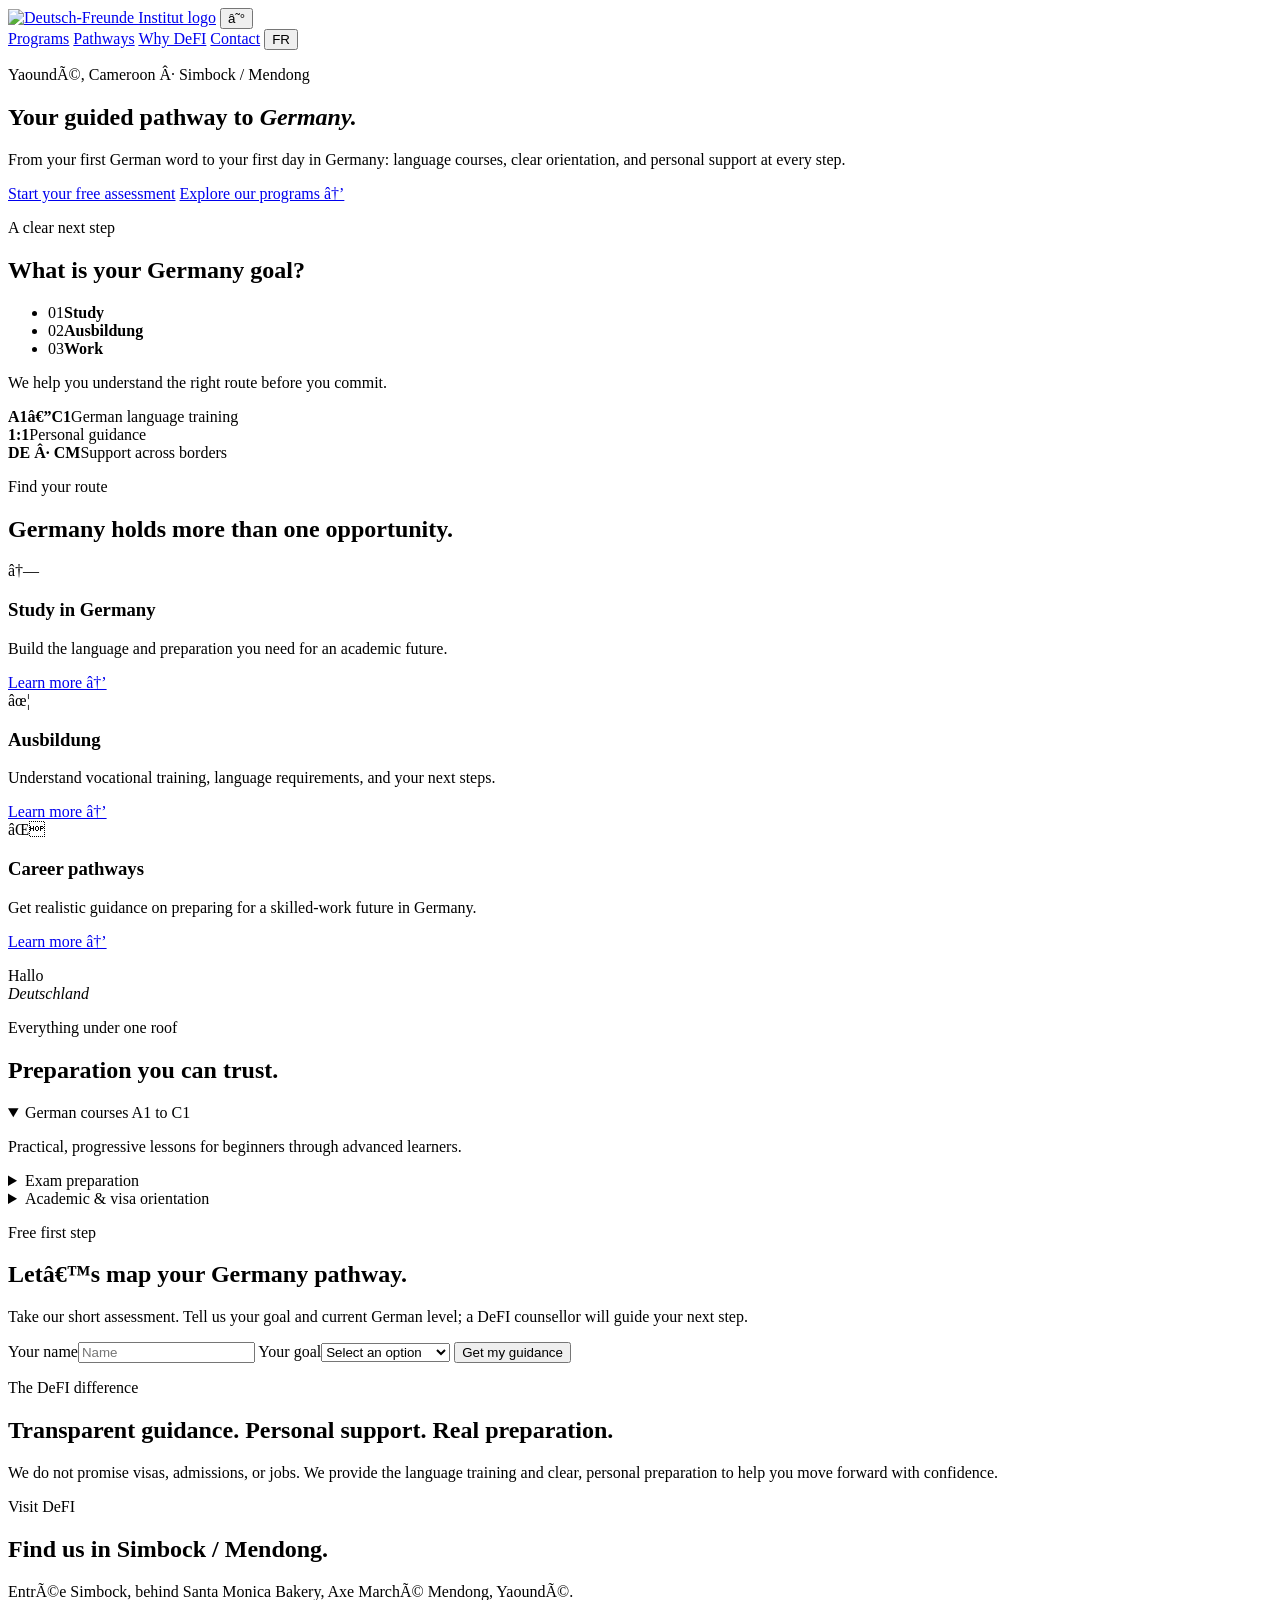
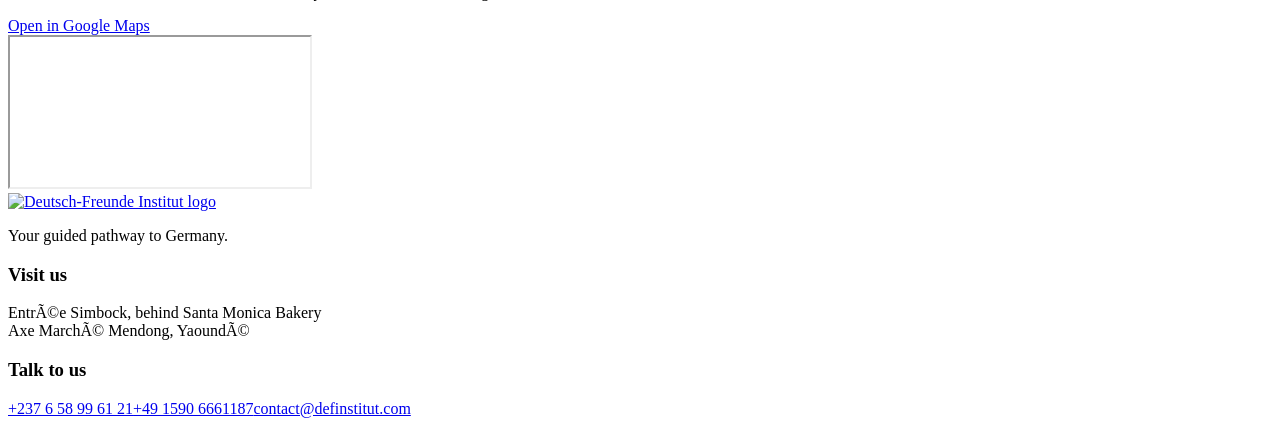
==== index.html @ 650d6f12 "Add index.html" ====
<!doctype html>
<html lang="en">
<head>
  <meta charset="UTF-8" />
  <meta name="viewport" content="width=device-width, initial-scale=1.0" />
  <meta name="description" content="Deutsch-Freunde Institut (DeFI): German courses A1â€“C1, exam preparation, academic orientation and Germany pathway guidance in YaoundÃ©, Cameroon." />
  <link rel="canonical" href="https://definstitut.com/" />
  <title>DeFI | Your pathway to Germany</title>
  <link rel="preconnect" href="https://fonts.googleapis.com" />
  <link rel="preconnect" href="https://fonts.gstatic.com" crossorigin />
  <link href="https://fonts.googleapis.com/css2?family=DM+Sans:wght@400;500;600;700&family=Playfair+Display:wght@600;700&display=swap" rel="stylesheet" />
  <link rel="stylesheet" href="styles.css" />
</head>
<body>
  <header class="site-header">
    <a class="brand brand-logo" href="index.html" aria-label="DeFI home"><img src="Capture.PNG" alt="Deutsch-Freunde Institut logo" /></a>
    <button class="menu-button" aria-label="Open navigation" aria-expanded="false">â˜°</button>
    <nav class="nav-links">
      <a href="programs.html" data-en="Programs" data-fr="Programmes">Programs</a>
      <a href="pathways.html" data-en="Pathways" data-fr="Parcours">Pathways</a>
      <a href="about.html" data-en="Why DeFI" data-fr="Pourquoi DeFI">Why DeFI</a>
      <a href="contact.html" data-en="Contact" data-fr="Contact">Contact</a>
      <button class="language-toggle" type="button" aria-label="Switch language">FR</button>
    </nav>
  </header>

  <main id="home">
    <section class="hero">
      <div class="hero-copy">
        <p class="eyebrow" data-en="YaoundÃ©, Cameroon Â· Simbock / Mendong" data-fr="YaoundÃ©, Cameroun Â· Simbock / Mendong">YaoundÃ©, Cameroon Â· Simbock / Mendong</p>
        <h1 data-en="Your guided pathway to <em>Germany.</em>" data-fr="Votre parcours accompagnÃ© vers <em>lâ€™Allemagne.</em>">Your guided pathway to <em>Germany.</em></h1>
        <p class="hero-text" data-en="From your first German word to your first day in Germany: language courses, clear orientation, and personal support at every step." data-fr="De vos premiers mots en allemand Ã  vos premiers jours en Allemagne : cours de langue, orientation claire et accompagnement personnel Ã  chaque Ã©tape.">From your first German word to your first day in Germany: language courses, clear orientation, and personal support at every step.</p>
        <div class="hero-actions">
          <a class="button button-primary" href="#assessment" data-en="Start your free assessment" data-fr="Commencer mon Ã©valuation gratuite">Start your free assessment</a>
          <a class="text-link" href="programs.html" data-en="Explore our programs â†’" data-fr="DÃ©couvrir nos programmes â†’">Explore our programs â†’</a>
        </div>
      </div>
      <aside class="hero-card">
        <p class="card-label" data-en="A clear next step" data-fr="Une prochaine Ã©tape claire">A clear next step</p>
        <h2 data-en="What is your Germany goal?" data-fr="Quel est votre objectif en Allemagne ?">What is your Germany goal?</h2>
        <ul>
          <li><span>01</span><b data-en="Study" data-fr="Ã‰tudes">Study</b></li>
          <li><span>02</span><b>Ausbildung</b></li>
          <li><span>03</span><b data-en="Work" data-fr="Travail">Work</b></li>
        </ul>
        <p data-en="We help you understand the right route before you commit." data-fr="Nous vous aidons Ã  comprendre le bon parcours avant de vous engager.">We help you understand the right route before you commit.</p>
      </aside>
    </section>

    <section class="trust-strip" aria-label="DeFI highlights">
      <div><strong>A1â€”C1</strong><span data-en="German language training" data-fr="Formation en langue allemande">German language training</span></div>
      <div><strong>1:1</strong><span data-en="Personal guidance" data-fr="Accompagnement personnalisÃ©">Personal guidance</span></div>
      <div><strong>DE Â· CM</strong><span data-en="Support across borders" data-fr="Soutien entre deux pays">Support across borders</span></div>
    </section>

    <section class="section pathways" id="pathways">
      <div class="section-heading">
        <p class="eyebrow" data-en="Find your route" data-fr="Trouvez votre voie">Find your route</p>
        <h2 data-en="Germany holds more than one opportunity." data-fr="Lâ€™Allemagne offre plus dâ€™une opportunitÃ©.">Germany holds more than one opportunity.</h2>
      </div>
      <div class="pathway-grid">
        <article><div class="icon">â†—</div><h3 data-en="Study in Germany" data-fr="Ã‰tudier en Allemagne">Study in Germany</h3><p data-en="Build the language and preparation you need for an academic future." data-fr="Construisez les compÃ©tences linguistiques et la prÃ©paration nÃ©cessaires Ã  votre projet acadÃ©mique.">Build the language and preparation you need for an academic future.</p><a class="card-link" href="study-in-germany.html">Learn more â†’</a></article>
        <article><div class="icon">âœ¦</div><h3>Ausbildung</h3><p data-en="Understand vocational training, language requirements, and your next steps." data-fr="Comprenez la formation professionnelle, les niveaux de langue requis et vos prochaines Ã©tapes.">Understand vocational training, language requirements, and your next steps.</p><a class="card-link" href="ausbildung.html">Learn more â†’</a></article>
        <article><div class="icon">âŒ</div><h3 data-en="Career pathways" data-fr="Parcours professionnels">Career pathways</h3><p data-en="Get realistic guidance on preparing for a skilled-work future in Germany." data-fr="Recevez des conseils rÃ©alistes pour prÃ©parer votre avenir professionnel en Allemagne.">Get realistic guidance on preparing for a skilled-work future in Germany.</p><a class="card-link" href="work-in-germany.html">Learn more â†’</a></article>
      </div>
    </section>

    <section class="section services-section" id="services">
      <div class="services-art"><p>Hallo<br><i>Deutschland</i></p></div>
      <div class="services-copy">
        <p class="eyebrow" data-en="Everything under one roof" data-fr="Tout sous un mÃªme toit">Everything under one roof</p>
        <h2 data-en="Preparation you can trust." data-fr="Une prÃ©paration en toute confiance.">Preparation you can trust.</h2>
        <div class="service-list">
          <details open><summary data-en="German courses A1 to C1" data-fr="Cours dâ€™allemand A1 Ã  C1">German courses A1 to C1</summary><p data-en="Practical, progressive lessons for beginners through advanced learners." data-fr="Des cours pratiques et progressifs, du niveau dÃ©butant Ã  avancÃ©.">Practical, progressive lessons for beginners through advanced learners.</p></details>
          <details><summary data-en="Exam preparation" data-fr="PrÃ©paration aux examens">Exam preparation</summary><p data-en="Build confidence with focused practice and guidance for your German exam." data-fr="Gagnez en confiance grÃ¢ce Ã  une pratique ciblÃ©e et un accompagnement pour votre examen dâ€™allemand.">Build confidence with focused practice and guidance for your German exam.</p></details>
          <details><summary data-en="Academic & visa orientation" data-fr="Orientation acadÃ©mique et visa">Academic & visa orientation</summary><p data-en="Clear, honest support as you prepare your academic and visa documents." data-fr="Un accompagnement clair et honnÃªte lors de la prÃ©paration de vos documents acadÃ©miques et de visa.">Clear, honest support as you prepare your academic and visa documents.</p></details>
        </div>
      </div>
    </section>

    <section class="assessment" id="assessment">
      <div><p class="eyebrow" data-en="Free first step" data-fr="PremiÃ¨re Ã©tape gratuite">Free first step</p><h2 data-en="Letâ€™s map your Germany pathway." data-fr="TraÃ§ons votre parcours vers lâ€™Allemagne.">Letâ€™s map your Germany pathway.</h2><p data-en="Take our short assessment. Tell us your goal and current German level; a DeFI counsellor will guide your next step." data-fr="Faites notre courte Ã©valuation. Indiquez votre objectif et votre niveau actuel ; un conseiller DeFI vous guidera pour la suite.">Take our short assessment. Tell us your goal and current German level; a DeFI counsellor will guide your next step.</p></div>
      <form id="assessment-form">
        <label><span data-en="Your name" data-fr="Votre nom">Your name</span><input name="name" required placeholder="Name" /></label>
        <label><span data-en="Your goal" data-fr="Votre objectif">Your goal</span><select name="goal" required><option value="" data-en="Select an option" data-fr="Choisissez une option">Select an option</option><option data-en="Study in Germany" data-fr="Ã‰tudier en Allemagne">Study in Germany</option><option>Ausbildung</option><option data-en="Work in Germany" data-fr="Travailler en Allemagne">Work in Germany</option><option data-en="Learn German" data-fr="Apprendre lâ€™allemand">Learn German</option></select></label>
        <button class="button button-primary" type="submit" data-en="Get my guidance" data-fr="Recevoir mon orientation">Get my guidance</button>
        <p class="form-note" id="form-message" aria-live="polite"></p>
      </form>
    </section>

    <section class="section about" id="about">
      <p class="eyebrow" data-en="The DeFI difference" data-fr="La diffÃ©rence DeFI">The DeFI difference</p>
      <h2 data-en="Transparent guidance. Personal support. Real preparation." data-fr="Des conseils transparents. Un soutien personnel. Une prÃ©paration concrÃ¨te.">Transparent guidance. Personal support. Real preparation.</h2>
      <p data-en="We do not promise visas, admissions, or jobs. We provide the language training and clear, personal preparation to help you move forward with confidence." data-fr="Nous ne promettons ni visa, ni admission, ni emploi. Nous proposons la formation linguistique et une prÃ©paration claire et personnalisÃ©e pour vous aider Ã  avancer avec confiance.">We do not promise visas, admissions, or jobs. We provide the language training and clear, personal preparation to help you move forward with confidence.</p>
    </section>
    <section class="map-section" aria-label="DeFI location map"><div><p class="eyebrow">Visit DeFI</p><h2>Find us in Simbock / Mendong.</h2><p>EntrÃ©e Simbock, behind Santa Monica Bakery, Axe MarchÃ© Mendong, YaoundÃ©.</p><a class="button button-primary" target="_blank" rel="noopener" href="https://www.google.com/maps/search/?api=1&query=Entree+Simbock+derriere+la+Boulangerie+Santa+Monica+Axe+Marche+Mendong+Yaounde">Open in Google Maps</a></div><iframe title="Deutsch-Freunde Institut location" src="https://www.google.com/maps?q=Entr%C3%A9e%20Simbock%2C%20derri%C3%A8re%20la%20Boulangerie%20Santa%20Monica%2C%20Axe%20March%C3%A9%20Mendong%2C%20Yaound%C3%A9&output=embed" loading="lazy"></iframe></section>
  </main>

  <footer id="contact">
    <div class="footer-brand"><a class="brand brand-logo" href="index.html"><img src="Capture.PNG" alt="Deutsch-Freunde Institut logo" /></a><p data-en="Your guided pathway to Germany." data-fr="Votre parcours accompagnÃ© vers lâ€™Allemagne.">Your guided pathway to Germany.</p></div>
    <div><h3 data-en="Visit us" data-fr="Nous trouver">Visit us</h3><p data-en="EntrÃ©e Simbock, behind Santa Monica Bakery<br>Axe MarchÃ© Mendong, YaoundÃ©" data-fr="EntrÃ©e Simbock, derriÃ¨re la Boulangerie Santa Monica<br>Axe MarchÃ© Mendong, YaoundÃ©">EntrÃ©e Simbock, behind Santa Monica Bakery<br>Axe MarchÃ© Mendong, YaoundÃ©</p></div>
    <div><h3 data-en="Talk to us" data-fr="Nous contacter">Talk to us</h3><a href="tel:+237658996121">+237 6 58 99 61 21</a><a href="tel:+4915906661187">+49 1590 6661187</a><a href="mailto:contact@definstitut.com">contact@definstitut.com</a></div>
  </footer>
  <script src="script.js"></script><script type="application/ld+json">{"@context":"https://schema.org","@type":"EducationalOrganization","name":"Deutsch-Freunde Institut (DeFI)","url":"https://definstitut.com/","email":"contact@definstitut.com","telephone":"+237658996121","address":{"@type":"PostalAddress","streetAddress":"EntrÃ©e Simbock, derriÃ¨re la Boulangerie Santa Monica, Axe MarchÃ© Mendong","addressLocality":"YaoundÃ©","addressCountry":"CM"}}</script>
</body>
</html>
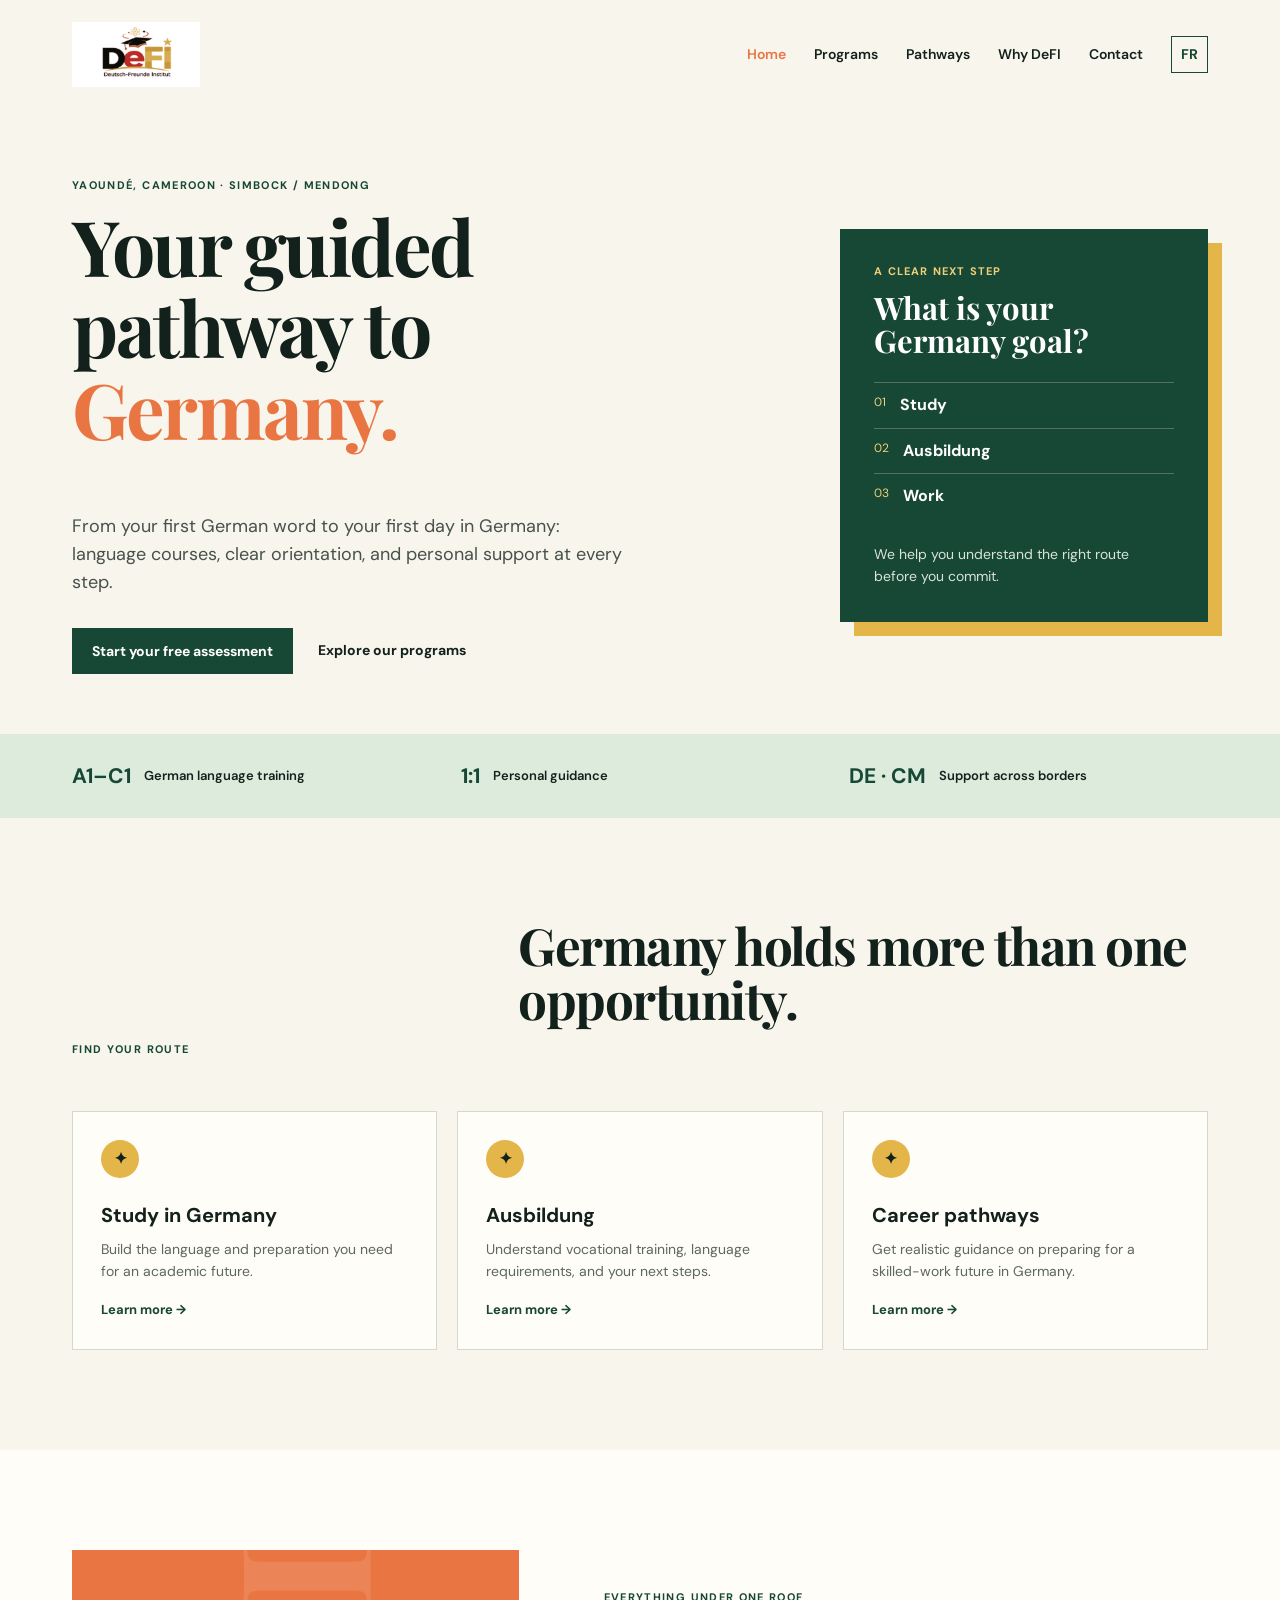
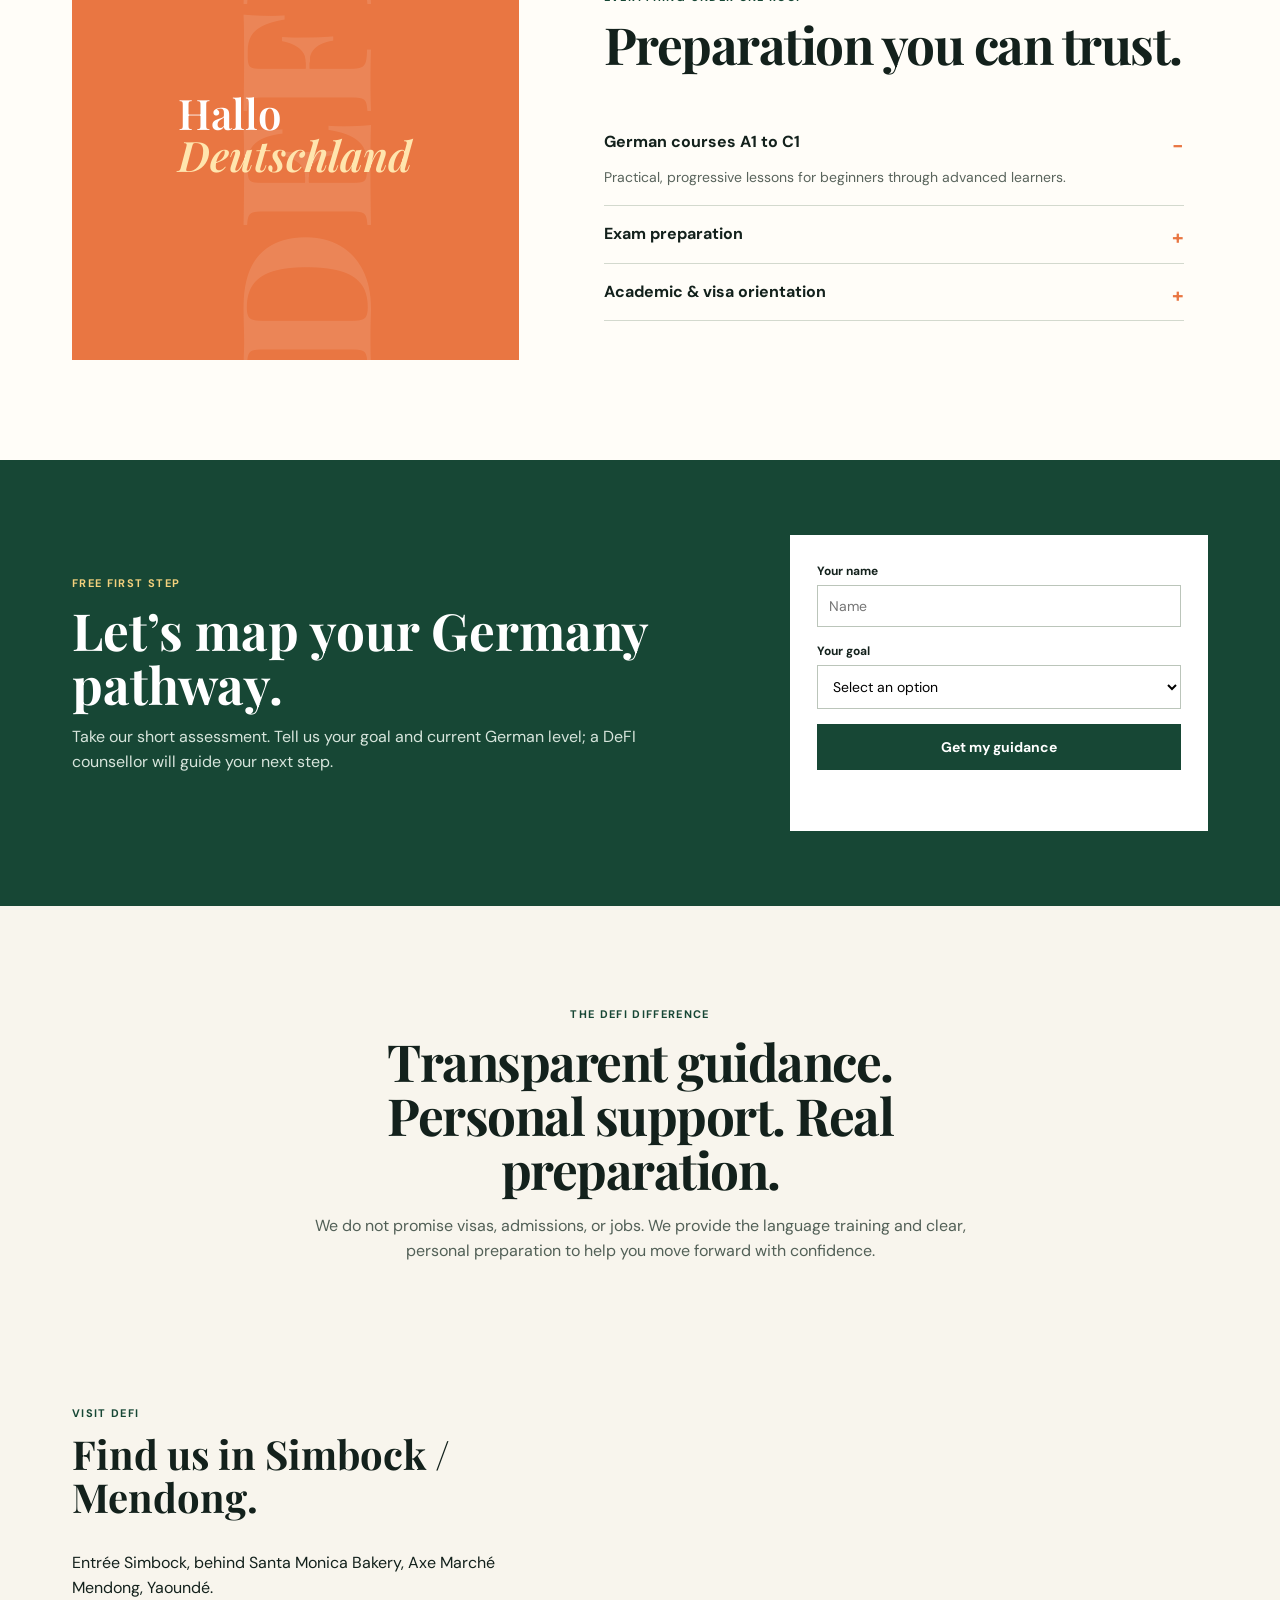
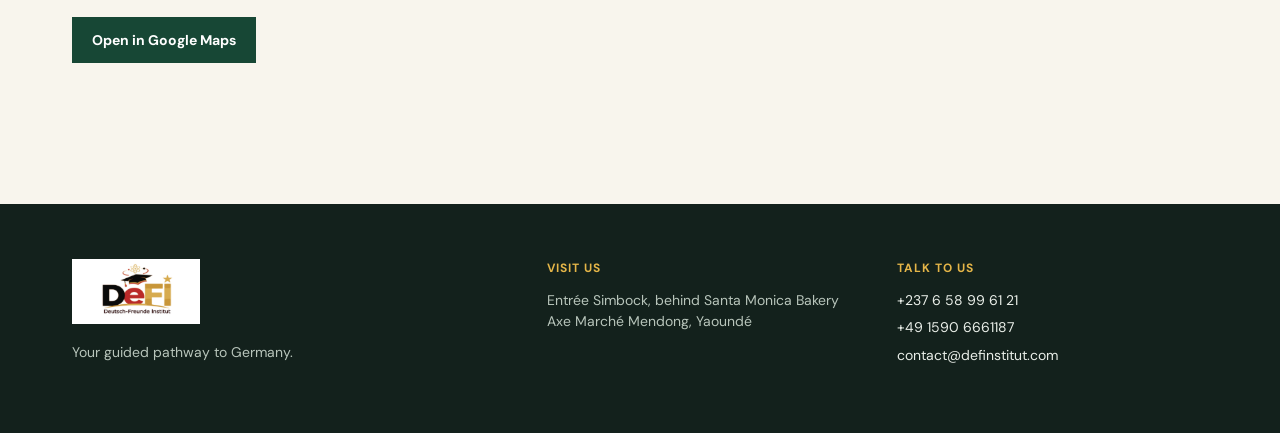
==== commit b746d437: "Removed all the unwanted characters" ====
--- a/index.html
+++ b/index.html
@@ -1,107 +1,446 @@
 <!doctype html>
 <html lang="en">
-<head>
-  <meta charset="UTF-8" />
-  <meta name="viewport" content="width=device-width, initial-scale=1.0" />
-  <meta name="description" content="Deutsch-Freunde Institut (DeFI): German courses A1â€“C1, exam preparation, academic orientation and Germany pathway guidance in YaoundÃ©, Cameroon." />
-  <link rel="canonical" href="https://definstitut.com/" />
-  <title>DeFI | Your pathway to Germany</title>
-  <link rel="preconnect" href="https://fonts.googleapis.com" />
-  <link rel="preconnect" href="https://fonts.gstatic.com" crossorigin />
-  <link href="https://fonts.googleapis.com/css2?family=DM+Sans:wght@400;500;600;700&family=Playfair+Display:wght@600;700&display=swap" rel="stylesheet" />
-  <link rel="stylesheet" href="styles.css" />
-</head>
-<body>
-  <header class="site-header">
-    <a class="brand brand-logo" href="index.html" aria-label="DeFI home"><img src="Capture.PNG" alt="Deutsch-Freunde Institut logo" /></a>
-    <button class="menu-button" aria-label="Open navigation" aria-expanded="false">â˜°</button>
-    <nav class="nav-links">
-      <a href="programs.html" data-en="Programs" data-fr="Programmes">Programs</a>
-      <a href="pathways.html" data-en="Pathways" data-fr="Parcours">Pathways</a>
-      <a href="about.html" data-en="Why DeFI" data-fr="Pourquoi DeFI">Why DeFI</a>
-      <a href="contact.html" data-en="Contact" data-fr="Contact">Contact</a>
-      <button class="language-toggle" type="button" aria-label="Switch language">FR</button>
-    </nav>
-  </header>
-
-  <main id="home">
-    <section class="hero">
-      <div class="hero-copy">
-        <p class="eyebrow" data-en="YaoundÃ©, Cameroon Â· Simbock / Mendong" data-fr="YaoundÃ©, Cameroun Â· Simbock / Mendong">YaoundÃ©, Cameroon Â· Simbock / Mendong</p>
-        <h1 data-en="Your guided pathway to <em>Germany.</em>" data-fr="Votre parcours accompagnÃ© vers <em>lâ€™Allemagne.</em>">Your guided pathway to <em>Germany.</em></h1>
-        <p class="hero-text" data-en="From your first German word to your first day in Germany: language courses, clear orientation, and personal support at every step." data-fr="De vos premiers mots en allemand Ã  vos premiers jours en Allemagne : cours de langue, orientation claire et accompagnement personnel Ã  chaque Ã©tape.">From your first German word to your first day in Germany: language courses, clear orientation, and personal support at every step.</p>
-        <div class="hero-actions">
-          <a class="button button-primary" href="#assessment" data-en="Start your free assessment" data-fr="Commencer mon Ã©valuation gratuite">Start your free assessment</a>
-          <a class="text-link" href="programs.html" data-en="Explore our programs â†’" data-fr="DÃ©couvrir nos programmes â†’">Explore our programs â†’</a>
-        </div>
+  <head>
+    <meta charset="UTF-8" />
+    <meta name="viewport" content="width=device-width, initial-scale=1.0" />
+    <meta
+      name="description"
+      content="Deutsch-Freunde Institut (DeFI): German courses A1–C1, exam preparation, academic orientation and Germany pathway guidance in Yaoundé, Cameroon."
+    />
+    <link rel="canonical" href="https://definstitut.com/" />
+    <title>DeFI | Your pathway to Germany</title>
+    <link rel="preconnect" href="https://fonts.googleapis.com" />
+    <link rel="preconnect" href="https://fonts.gstatic.com" crossorigin />
+    <link
+      href="https://fonts.googleapis.com/css2?family=DM+Sans:wght@400;500;600;700&family=Playfair+Display:wght@600;700&display=swap"
+      rel="stylesheet"
+    />
+    <link rel="stylesheet" href="styles.css" />
+  </head>
+  <body>
+    <header class="site-header">
+      <a class="brand brand-logo" href="index.html" aria-label="DeFI home"
+        ><img src="Capture.PNG" alt="Deutsch-Freunde Institut logo"
+      /></a>
+      <div class="header-actions">
+        <nav class="nav-links" aria-label="Primary navigation">
+          <a href="index.html" class="active" data-en="Home" data-fr="Accueil"
+            >Home</a
+          >
+          <a href="programs.html" data-en="Programs" data-fr="Programmes"
+            >Programs</a
+          >
+          <a href="pathways.html" data-en="Pathways" data-fr="Parcours"
+            >Pathways</a
+          >
+          <a href="about.html" data-en="Why DeFI" data-fr="Pourquoi DeFI"
+            >Why DeFI</a
+          >
+          <a href="contact.html" data-en="Contact" data-fr="Contact">Contact</a>
+          <button
+            class="language-toggle"
+            type="button"
+            aria-label="Switch language"
+          >
+            FR
+          </button>
+        </nav>
+        <button
+          class="menu-button"
+          type="button"
+          aria-label="Open navigation"
+          aria-expanded="false"
+        >
+          ☰
+        </button>
       </div>
-      <aside class="hero-card">
-        <p class="card-label" data-en="A clear next step" data-fr="Une prochaine Ã©tape claire">A clear next step</p>
-        <h2 data-en="What is your Germany goal?" data-fr="Quel est votre objectif en Allemagne ?">What is your Germany goal?</h2>
-        <ul>
-          <li><span>01</span><b data-en="Study" data-fr="Ã‰tudes">Study</b></li>
-          <li><span>02</span><b>Ausbildung</b></li>
-          <li><span>03</span><b data-en="Work" data-fr="Travail">Work</b></li>
-        </ul>
-        <p data-en="We help you understand the right route before you commit." data-fr="Nous vous aidons Ã  comprendre le bon parcours avant de vous engager.">We help you understand the right route before you commit.</p>
-      </aside>
-    </section>
-
-    <section class="trust-strip" aria-label="DeFI highlights">
-      <div><strong>A1â€”C1</strong><span data-en="German language training" data-fr="Formation en langue allemande">German language training</span></div>
-      <div><strong>1:1</strong><span data-en="Personal guidance" data-fr="Accompagnement personnalisÃ©">Personal guidance</span></div>
-      <div><strong>DE Â· CM</strong><span data-en="Support across borders" data-fr="Soutien entre deux pays">Support across borders</span></div>
-    </section>
-
-    <section class="section pathways" id="pathways">
-      <div class="section-heading">
-        <p class="eyebrow" data-en="Find your route" data-fr="Trouvez votre voie">Find your route</p>
-        <h2 data-en="Germany holds more than one opportunity." data-fr="Lâ€™Allemagne offre plus dâ€™une opportunitÃ©.">Germany holds more than one opportunity.</h2>
+    </header>
+
+    <main id="home">
+      <section class="hero">
+        <div class="hero-copy">
+          <p
+            class="eyebrow"
+            data-en="Yaoundé, Cameroon · Simbock / Mendong"
+            data-fr="Yaoundé, Cameroun · Simbock / Mendong"
+          >
+            Yaoundé, Cameroon · Simbock / Mendong
+          </p>
+          <h1
+            data-en="Your guided pathway to <em>Germany.</em>"
+            data-fr="Votre parcours accompagné vers <em>l’Allemagne.</em>"
+          >
+            Your guided pathway to <em>Germany.</em>
+          </h1>
+          <p
+            class="hero-text"
+            data-en="From your first German word to your first day in Germany: language courses, clear orientation, and personal support at every step."
+            data-fr="De vos premiers mots en allemand à vos premiers jours en Allemagne : cours de langue, orientation claire et accompagnement personnel à chaque étape."
+          >
+            From your first German word to your first day in Germany: language
+            courses, clear orientation, and personal support at every step.
+          </p>
+          <div class="hero-actions">
+            <a
+              class="button button-primary"
+              href="#assessment"
+              data-en="Start your free assessment"
+              data-fr="Commencer mon évaluation gratuite"
+              >Start your free assessment</a
+            >
+            <a
+              class="text-link"
+              href="programs.html"
+              data-en="Explore our programs"
+              data-fr="Découvrir nos programmes"
+              >Explore our programs →</a
+            >
+          </div>
+        </div>
+        <aside class="hero-card">
+          <p
+            class="card-label"
+            data-en="A clear next step"
+            data-fr="Une prochaine étape claire"
+          >
+            A clear next step
+          </p>
+          <h2
+            data-en="What is your Germany goal?"
+            data-fr="Quel est votre objectif en Allemagne ?"
+          >
+            What is your Germany goal?
+          </h2>
+          <ul>
+            <li>
+              <span>01</span><b data-en="Study" data-fr="Études">Study</b>
+            </li>
+            <li><span>02</span><b>Ausbildung</b></li>
+            <li><span>03</span><b data-en="Work" data-fr="Travail">Work</b></li>
+          </ul>
+          <p
+            data-en="We help you understand the right route before you commit."
+            data-fr="Nous vous aidons à comprendre le bon parcours avant de vous engager."
+          >
+            We help you understand the right route before you commit.
+          </p>
+        </aside>
+      </section>
+
+      <section class="trust-strip" aria-label="DeFI highlights">
+        <div>
+          <strong>A1–C1</strong
+          ><span
+            data-en="German language training"
+            data-fr="Formation en langue allemande"
+            >German language training</span
+          >
+        </div>
+        <div>
+          <strong>1:1</strong
+          ><span
+            data-en="Personal guidance"
+            data-fr="Accompagnement personnalisé"
+            >Personal guidance</span
+          >
+        </div>
+        <div>
+          <strong>DE · CM</strong
+          ><span
+            data-en="Support across borders"
+            data-fr="Soutien entre deux pays"
+            >Support across borders</span
+          >
+        </div>
+      </section>
+
+      <section class="section pathways" id="pathways">
+        <div class="section-heading">
+          <p
+            class="eyebrow"
+            data-en="Find your route"
+            data-fr="Trouvez votre voie"
+          >
+            Find your route
+          </p>
+          <h2
+            data-en="Germany holds more than one opportunity."
+            data-fr="L’Allemagne offre plus d’une opportunité."
+          >
+            Germany holds more than one opportunity.
+          </h2>
+        </div>
+        <div class="pathway-grid">
+          <article>
+            <div class="icon">✦</div>
+            <h3 data-en="Study in Germany" data-fr="Étudier en Allemagne">
+              Study in Germany
+            </h3>
+            <p
+              data-en="Build the language and preparation you need for an academic future."
+              data-fr="Construisez les compétences linguistiques et la préparation nécessaires à votre projet académique."
+            >
+              Build the language and preparation you need for an academic
+              future.
+            </p>
+            <a class="card-link" href="study-in-germany.html">Learn more →</a>
+          </article>
+          <article>
+            <div class="icon">✦</div>
+            <h3>Ausbildung</h3>
+            <p
+              data-en="Understand vocational training, language requirements, and your next steps."
+              data-fr="Comprenez la formation professionnelle, les niveaux de langue requis et vos prochaines étapes."
+            >
+              Understand vocational training, language requirements, and your
+              next steps.
+            </p>
+            <a class="card-link" href="ausbildung.html">Learn more →</a>
+          </article>
+          <article>
+            <div class="icon">✦</div>
+            <h3 data-en="Career pathways" data-fr="Parcours professionnels">
+              Career pathways
+            </h3>
+            <p
+              data-en="Get realistic guidance on preparing for a skilled-work future in Germany."
+              data-fr="Recevez des conseils réalistes pour préparer votre avenir professionnel en Allemagne."
+            >
+              Get realistic guidance on preparing for a skilled-work future in
+              Germany.
+            </p>
+            <a class="card-link" href="work-in-germany.html">Learn more →</a>
+          </article>
+        </div>
+      </section>
+
+      <section class="section services-section" id="services">
+        <div class="services-art">
+          <p>Hallo<br /><i>Deutschland</i></p>
+        </div>
+        <div class="services-copy">
+          <p
+            class="eyebrow"
+            data-en="Everything under one roof"
+            data-fr="Tout sous un même toit"
+          >
+            Everything under one roof
+          </p>
+          <h2
+            data-en="Preparation you can trust."
+            data-fr="Une préparation en toute confiance."
+          >
+            Preparation you can trust.
+          </h2>
+          <div class="service-list">
+            <details open>
+              <summary
+                data-en="German courses A1 to C1"
+                data-fr="Cours d’allemand A1 à C1"
+              >
+                German courses A1 to C1
+              </summary>
+              <p
+                data-en="Practical, progressive lessons for beginners through advanced learners."
+                data-fr="Des cours pratiques et progressifs, du niveau débutant à avancé."
+              >
+                Practical, progressive lessons for beginners through advanced
+                learners.
+              </p>
+            </details>
+            <details>
+              <summary
+                data-en="Exam preparation"
+                data-fr="Préparation aux examens"
+              >
+                Exam preparation
+              </summary>
+              <p
+                data-en="Build confidence with focused practice and guidance for your German exam."
+                data-fr="Gagnez en confiance grâce à une pratique ciblée et un accompagnement pour votre examen d’allemand."
+              >
+                Build confidence with focused practice and guidance for your
+                German exam.
+              </p>
+            </details>
+            <details>
+              <summary
+                data-en="Academic & visa orientation"
+                data-fr="Orientation académique et visa"
+              >
+                Academic & visa orientation
+              </summary>
+              <p
+                data-en="Clear, honest support as you prepare your academic and visa documents."
+                data-fr="Un accompagnement clair et honnête lors de la préparation de vos documents académiques et de visa."
+              >
+                Clear, honest support as you prepare your academic and visa
+                documents.
+              </p>
+            </details>
+          </div>
+        </div>
+      </section>
+
+      <section class="assessment" id="assessment">
+        <div>
+          <p
+            class="eyebrow"
+            data-en="Free first step"
+            data-fr="Première étape gratuite"
+          >
+            Free first step
+          </p>
+          <h2
+            data-en="Let’s map your Germany pathway."
+            data-fr="Traçons votre parcours vers l’Allemagne."
+          >
+            Let’s map your Germany pathway.
+          </h2>
+          <p
+            data-en="Take our short assessment. Tell us your goal and current German level; a DeFI counsellor will guide your next step."
+            data-fr="Faites notre courte évaluation. Indiquez votre objectif et votre niveau actuel ; un conseiller DeFI vous guidera pour la suite."
+          >
+            Take our short assessment. Tell us your goal and current German
+            level; a DeFI counsellor will guide your next step.
+          </p>
+        </div>
+        <form id="assessment-form">
+          <label
+            ><span data-en="Your name" data-fr="Votre nom">Your name</span
+            ><input name="name" required placeholder="Name"
+          /></label>
+          <label
+            ><span data-en="Your goal" data-fr="Votre objectif">Your goal</span
+            ><select name="goal" required>
+              <option
+                value=""
+                data-en="Select an option"
+                data-fr="Choisissez une option"
+              >
+                Select an option
+              </option>
+              <option data-en="Study in Germany" data-fr="Étudier en Allemagne">
+                Study in Germany
+              </option>
+              <option>Ausbildung</option>
+              <option
+                data-en="Work in Germany"
+                data-fr="Travailler en Allemagne"
+              >
+                Work in Germany
+              </option>
+              <option data-en="Learn German" data-fr="Apprendre l’allemand">
+                Learn German
+              </option>
+            </select></label
+          >
+          <button
+            class="button button-primary"
+            type="submit"
+            data-en="Get my guidance"
+            data-fr="Recevoir mon orientation"
+          >
+            Get my guidance
+          </button>
+          <p class="form-note" id="form-message" aria-live="polite"></p>
+        </form>
+      </section>
+
+      <section class="section about" id="about">
+        <p
+          class="eyebrow"
+          data-en="The DeFI difference"
+          data-fr="La différence DeFI"
+        >
+          The DeFI difference
+        </p>
+        <h2
+          data-en="Transparent guidance. Personal support. Real preparation."
+          data-fr="Des conseils transparents. Un soutien personnel. Une préparation concrète."
+        >
+          Transparent guidance. Personal support. Real preparation.
+        </h2>
+        <p
+          data-en="We do not promise visas, admissions, or jobs. We provide the language training and clear, personal preparation to help you move forward with confidence."
+          data-fr="Nous ne promettons ni visa, ni admission, ni emploi. Nous proposons la formation linguistique et une préparation claire et personnalisée pour vous aider à avancer avec confiance."
+        >
+          We do not promise visas, admissions, or jobs. We provide the language
+          training and clear, personal preparation to help you move forward with
+          confidence.
+        </p>
+      </section>
+
+      <section class="map-section" aria-label="DeFI location map">
+        <div>
+          <p class="eyebrow">Visit DeFI</p>
+          <h2>Find us in Simbock / Mendong.</h2>
+          <p>
+            Entrée Simbock, behind Santa Monica Bakery, Axe Marché Mendong,
+            Yaoundé.
+          </p>
+          <a
+            class="button button-primary"
+            target="_blank"
+            rel="noopener"
+            href="https://www.google.com/maps/search/?api=1&query=Entr%C3%A9e+Simbock+derri%C3%A8re+la+Boulangerie+Santa+Monica+Axe+March%C3%A9+Mendong+Yaound%C3%A9"
+            >Open in Google Maps</a
+          >
+        </div>
+        <iframe
+          title="Deutsch-Freunde Institut location"
+          src="https://www.google.com/maps?q=Entr%C3%A9e%20Simbock%2C%20derri%C3%A8re%20la%20Boulangerie%20Santa%20Monica%2C%20Axe%20March%C3%A9%20Mendong%2C%20Yaound%C3%A9&output=embed"
+          loading="lazy"
+        ></iframe>
+      </section>
+    </main>
+
+    <footer id="contact">
+      <div class="footer-brand">
+        <a class="brand brand-logo" href="index.html"
+          ><img src="Capture.PNG" alt="Deutsch-Freunde Institut logo"
+        /></a>
+        <p
+          data-en="Your guided pathway to Germany."
+          data-fr="Votre parcours accompagné vers l’Allemagne."
+        >
+          Your guided pathway to Germany.
+        </p>
       </div>
-      <div class="pathway-grid">
-        <article><div class="icon">â†—</div><h3 data-en="Study in Germany" data-fr="Ã‰tudier en Allemagne">Study in Germany</h3><p data-en="Build the language and preparation you need for an academic future." data-fr="Construisez les compÃ©tences linguistiques et la prÃ©paration nÃ©cessaires Ã  votre projet acadÃ©mique.">Build the language and preparation you need for an academic future.</p><a class="card-link" href="study-in-germany.html">Learn more â†’</a></article>
-        <article><div class="icon">âœ¦</div><h3>Ausbildung</h3><p data-en="Understand vocational training, language requirements, and your next steps." data-fr="Comprenez la formation professionnelle, les niveaux de langue requis et vos prochaines Ã©tapes.">Understand vocational training, language requirements, and your next steps.</p><a class="card-link" href="ausbildung.html">Learn more â†’</a></article>
-        <article><div class="icon">âŒ</div><h3 data-en="Career pathways" data-fr="Parcours professionnels">Career pathways</h3><p data-en="Get realistic guidance on preparing for a skilled-work future in Germany." data-fr="Recevez des conseils rÃ©alistes pour prÃ©parer votre avenir professionnel en Allemagne.">Get realistic guidance on preparing for a skilled-work future in Germany.</p><a class="card-link" href="work-in-germany.html">Learn more â†’</a></article>
+      <div>
+        <h3 data-en="Visit us" data-fr="Nous trouver">Visit us</h3>
+        <p
+          data-en="Entrée Simbock, behind Santa Monica Bakery<br>Axe Marché Mendong, Yaoundé"
+          data-fr="Entrée Simbock, derrière la Boulangerie Santa Monica<br>Axe Marché Mendong, Yaoundé"
+        >
+          Entrée Simbock, behind Santa Monica Bakery<br />Axe Marché Mendong,
+          Yaoundé
+        </p>
       </div>
-    </section>
-
-    <section class="section services-section" id="services">
-      <div class="services-art"><p>Hallo<br><i>Deutschland</i></p></div>
-      <div class="services-copy">
-        <p class="eyebrow" data-en="Everything under one roof" data-fr="Tout sous un mÃªme toit">Everything under one roof</p>
-        <h2 data-en="Preparation you can trust." data-fr="Une prÃ©paration en toute confiance.">Preparation you can trust.</h2>
-        <div class="service-list">
-          <details open><summary data-en="German courses A1 to C1" data-fr="Cours dâ€™allemand A1 Ã  C1">German courses A1 to C1</summary><p data-en="Practical, progressive lessons for beginners through advanced learners." data-fr="Des cours pratiques et progressifs, du niveau dÃ©butant Ã  avancÃ©.">Practical, progressive lessons for beginners through advanced learners.</p></details>
-          <details><summary data-en="Exam preparation" data-fr="PrÃ©paration aux examens">Exam preparation</summary><p data-en="Build confidence with focused practice and guidance for your German exam." data-fr="Gagnez en confiance grÃ¢ce Ã  une pratique ciblÃ©e et un accompagnement pour votre examen dâ€™allemand.">Build confidence with focused practice and guidance for your German exam.</p></details>
-          <details><summary data-en="Academic & visa orientation" data-fr="Orientation acadÃ©mique et visa">Academic & visa orientation</summary><p data-en="Clear, honest support as you prepare your academic and visa documents." data-fr="Un accompagnement clair et honnÃªte lors de la prÃ©paration de vos documents acadÃ©miques et de visa.">Clear, honest support as you prepare your academic and visa documents.</p></details>
-        </div>
+      <div>
+        <h3 data-en="Talk to us" data-fr="Nous contacter">Talk to us</h3>
+        <a href="tel:+237658996121">+237 6 58 99 61 21</a
+        ><a href="tel:+4915906661187">+49 1590 6661187</a
+        ><a href="mailto:contact@definstitut.com">contact@definstitut.com</a>
       </div>
-    </section>
-
-    <section class="assessment" id="assessment">
-      <div><p class="eyebrow" data-en="Free first step" data-fr="PremiÃ¨re Ã©tape gratuite">Free first step</p><h2 data-en="Letâ€™s map your Germany pathway." data-fr="TraÃ§ons votre parcours vers lâ€™Allemagne.">Letâ€™s map your Germany pathway.</h2><p data-en="Take our short assessment. Tell us your goal and current German level; a DeFI counsellor will guide your next step." data-fr="Faites notre courte Ã©valuation. Indiquez votre objectif et votre niveau actuel ; un conseiller DeFI vous guidera pour la suite.">Take our short assessment. Tell us your goal and current German level; a DeFI counsellor will guide your next step.</p></div>
-      <form id="assessment-form">
-        <label><span data-en="Your name" data-fr="Votre nom">Your name</span><input name="name" required placeholder="Name" /></label>
-        <label><span data-en="Your goal" data-fr="Votre objectif">Your goal</span><select name="goal" required><option value="" data-en="Select an option" data-fr="Choisissez une option">Select an option</option><option data-en="Study in Germany" data-fr="Ã‰tudier en Allemagne">Study in Germany</option><option>Ausbildung</option><option data-en="Work in Germany" data-fr="Travailler en Allemagne">Work in Germany</option><option data-en="Learn German" data-fr="Apprendre lâ€™allemand">Learn German</option></select></label>
-        <button class="button button-primary" type="submit" data-en="Get my guidance" data-fr="Recevoir mon orientation">Get my guidance</button>
-        <p class="form-note" id="form-message" aria-live="polite"></p>
-      </form>
-    </section>
-
-    <section class="section about" id="about">
-      <p class="eyebrow" data-en="The DeFI difference" data-fr="La diffÃ©rence DeFI">The DeFI difference</p>
-      <h2 data-en="Transparent guidance. Personal support. Real preparation." data-fr="Des conseils transparents. Un soutien personnel. Une prÃ©paration concrÃ¨te.">Transparent guidance. Personal support. Real preparation.</h2>
-      <p data-en="We do not promise visas, admissions, or jobs. We provide the language training and clear, personal preparation to help you move forward with confidence." data-fr="Nous ne promettons ni visa, ni admission, ni emploi. Nous proposons la formation linguistique et une prÃ©paration claire et personnalisÃ©e pour vous aider Ã  avancer avec confiance.">We do not promise visas, admissions, or jobs. We provide the language training and clear, personal preparation to help you move forward with confidence.</p>
-    </section>
-    <section class="map-section" aria-label="DeFI location map"><div><p class="eyebrow">Visit DeFI</p><h2>Find us in Simbock / Mendong.</h2><p>EntrÃ©e Simbock, behind Santa Monica Bakery, Axe MarchÃ© Mendong, YaoundÃ©.</p><a class="button button-primary" target="_blank" rel="noopener" href="https://www.google.com/maps/search/?api=1&query=Entree+Simbock+derriere+la+Boulangerie+Santa+Monica+Axe+Marche+Mendong+Yaounde">Open in Google Maps</a></div><iframe title="Deutsch-Freunde Institut location" src="https://www.google.com/maps?q=Entr%C3%A9e%20Simbock%2C%20derri%C3%A8re%20la%20Boulangerie%20Santa%20Monica%2C%20Axe%20March%C3%A9%20Mendong%2C%20Yaound%C3%A9&output=embed" loading="lazy"></iframe></section>
-  </main>
-
-  <footer id="contact">
-    <div class="footer-brand"><a class="brand brand-logo" href="index.html"><img src="Capture.PNG" alt="Deutsch-Freunde Institut logo" /></a><p data-en="Your guided pathway to Germany." data-fr="Votre parcours accompagnÃ© vers lâ€™Allemagne.">Your guided pathway to Germany.</p></div>
-    <div><h3 data-en="Visit us" data-fr="Nous trouver">Visit us</h3><p data-en="EntrÃ©e Simbock, behind Santa Monica Bakery<br>Axe MarchÃ© Mendong, YaoundÃ©" data-fr="EntrÃ©e Simbock, derriÃ¨re la Boulangerie Santa Monica<br>Axe MarchÃ© Mendong, YaoundÃ©">EntrÃ©e Simbock, behind Santa Monica Bakery<br>Axe MarchÃ© Mendong, YaoundÃ©</p></div>
-    <div><h3 data-en="Talk to us" data-fr="Nous contacter">Talk to us</h3><a href="tel:+237658996121">+237 6 58 99 61 21</a><a href="tel:+4915906661187">+49 1590 6661187</a><a href="mailto:contact@definstitut.com">contact@definstitut.com</a></div>
-  </footer>
-  <script src="script.js"></script><script type="application/ld+json">{"@context":"https://schema.org","@type":"EducationalOrganization","name":"Deutsch-Freunde Institut (DeFI)","url":"https://definstitut.com/","email":"contact@definstitut.com","telephone":"+237658996121","address":{"@type":"PostalAddress","streetAddress":"EntrÃ©e Simbock, derriÃ¨re la Boulangerie Santa Monica, Axe MarchÃ© Mendong","addressLocality":"YaoundÃ©","addressCountry":"CM"}}</script>
-</body>
+    </footer>
+
+    <script src="script.js"></script>
+    <script type="application/ld+json">
+      {
+        "@context": "https://schema.org",
+        "@type": "EducationalOrganization",
+        "name": "Deutsch-Freunde Institut (DeFI)",
+        "url": "https://definstitut.com/",
+        "email": "contact@definstitut.com",
+        "telephone": "+237658996121",
+        "address": {
+          "@type": "PostalAddress",
+          "streetAddress": "Entrée Simbock, derrière la Boulangerie Santa Monica, Axe Marché Mendong",
+          "addressLocality": "Yaoundé",
+          "addressCountry": "CM"
+        }
+      }
+    </script>
+  </body>
 </html>
-
--- a/styles.css
+++ b/styles.css
@@ -0,0 +1,642 @@
+:root {
+  --ink: #13211c;
+  --forest: #174735;
+  --mint: #dcebdc;
+  --cream: #f8f5ed;
+  --gold: #e4b548;
+  --orange: #e97642;
+  --line: #d3d9ce;
+}
+* {
+  box-sizing: border-box;
+}
+html {
+  scroll-behavior: smooth;
+}
+body {
+  margin: 0;
+  background: var(--cream);
+  color: var(--ink);
+  font:
+    16px/1.55 "DM Sans",
+    sans-serif;
+}
+h1,
+h2,
+h3,
+p {
+  margin-top: 0;
+}
+h1,
+h2 {
+  font-family: "Playfair Display", serif;
+  line-height: 1.06;
+}
+a {
+  color: inherit;
+  text-decoration: none;
+}
+.site-header {
+  display: flex;
+  align-items: center;
+  justify-content: space-between;
+  max-width: 1200px;
+  margin: auto;
+  padding: 22px 32px;
+}
+.brand {
+  display: grid;
+  grid-template-columns: auto auto;
+  align-items: baseline;
+  font-size: 29px;
+  line-height: 0.7;
+  letter-spacing: -2px;
+}
+.brand span {
+  color: var(--orange);
+}
+.brand b {
+  color: var(--forest);
+}
+.brand small {
+  grid-column: 1/-1;
+  font: 600 8px/1.2 "DM Sans";
+  letter-spacing: 1.25px;
+  text-transform: uppercase;
+  margin-top: 5px;
+}
+.header-actions {
+  display: flex;
+  align-items: center;
+  gap: 18px;
+}
+.nav-links {
+  display: flex;
+  align-items: center;
+  gap: 28px;
+  font-size: 14px;
+  font-weight: 600;
+}
+.nav-links a {
+  transition: color 0.2s ease;
+}
+.nav-links a:hover,
+.nav-links a.active,
+.text-link:hover {
+  color: var(--orange);
+}
+.language-toggle,
+.menu-button {
+  font: inherit;
+  border: 1px solid var(--forest);
+  background: transparent;
+  color: var(--forest);
+  cursor: pointer;
+}
+.language-toggle {
+  padding: 7px 9px;
+  font-weight: 700;
+}
+.menu-button {
+  display: none;
+  padding: 6px 9px;
+}
+.hero {
+  min-height: 540px;
+  max-width: 1200px;
+  margin: auto;
+  padding: 68px 32px 60px;
+  display: grid;
+  grid-template-columns: 1.3fr 0.7fr;
+  gap: 85px;
+  align-items: center;
+}
+.eyebrow {
+  color: var(--forest);
+  font-size: 11px;
+  font-weight: 700;
+  letter-spacing: 1.35px;
+  text-transform: uppercase;
+}
+.hero h1 {
+  font-size: clamp(46px, 6vw, 80px);
+  max-width: 650px;
+  letter-spacing: -2.5px;
+}
+.hero h1 em {
+  color: var(--orange);
+  font-style: normal;
+}
+.hero-text {
+  font-size: 18px;
+  max-width: 560px;
+  color: #46524b;
+}
+.hero-actions {
+  display: flex;
+  align-items: center;
+  gap: 25px;
+  margin-top: 31px;
+}
+.button {
+  display: inline-block;
+  border: 0;
+  padding: 14px 20px;
+  font: 700 14px "DM Sans";
+  cursor: pointer;
+}
+.button-primary {
+  background: var(--forest);
+  color: white;
+}
+.button-primary:hover {
+  background: #4ed0a1;
+}
+.text-link {
+  font-weight: 700;
+  font-size: 14px;
+}
+.hero-card {
+  background: var(--forest);
+  color: #fff;
+  padding: 34px;
+  box-shadow: 14px 14px 0 var(--gold);
+}
+.hero-card .card-label {
+  color: #f0cf79;
+  font-size: 11px;
+  text-transform: uppercase;
+  letter-spacing: 1.2px;
+  font-weight: 700;
+}
+.hero-card h2 {
+  font-size: 31px;
+  margin-bottom: 25px;
+}
+.hero-card ul {
+  list-style: none;
+  padding: 0;
+  margin: 0 0 25px;
+}
+.hero-card li {
+  padding: 10px 0;
+  border-top: 1px solid #54735f;
+  display: flex;
+  gap: 14px;
+}
+.hero-card li span {
+  color: #f0cf79;
+  font-size: 12px;
+}
+.hero-card > p:last-child {
+  color: #d9e4d9;
+  font-size: 14px;
+  margin: 0;
+}
+.trust-strip {
+  background: var(--mint);
+  display: grid;
+  grid-template-columns: repeat(3, 1fr);
+  padding: 26px max(32px, calc((100% - 1136px) / 2));
+  gap: 30px;
+}
+.trust-strip div {
+  display: flex;
+  align-items: center;
+  gap: 13px;
+}
+.trust-strip strong {
+  font-size: 21px;
+  color: var(--forest);
+}
+.trust-strip span {
+  font-size: 13px;
+  font-weight: 600;
+}
+.section {
+  max-width: 1200px;
+  padding: 100px 32px;
+  margin: auto;
+}
+.section-heading {
+  display: flex;
+  justify-content: space-between;
+  align-items: end;
+  gap: 70px;
+}
+.section h2 {
+  font-size: clamp(34px, 4vw, 52px);
+  letter-spacing: -1.5px;
+  max-width: 690px;
+}
+.pathway-grid {
+  display: grid;
+  grid-template-columns: repeat(3, 1fr);
+  gap: 20px;
+  margin-top: 42px;
+}
+.pathway-grid article {
+  border: 1px solid var(--line);
+  padding: 28px;
+  min-height: 230px;
+  background: #fffdf8;
+}
+.pathway-grid h3 {
+  font-size: 20px;
+  margin: 22px 0 8px;
+}
+.pathway-grid p {
+  font-size: 14px;
+  color: #5d675f;
+}
+.icon {
+  width: 38px;
+  height: 38px;
+  display: grid;
+  place-items: center;
+  border-radius: 50%;
+  background: var(--gold);
+  font-weight: 700;
+}
+.services-section {
+  display: grid;
+  grid-template-columns: 0.85fr 1.15fr;
+  gap: 85px;
+  align-items: center;
+  background: #fffdf8;
+  max-width: none;
+  padding-left: max(32px, calc((100% - 1136px) / 2));
+  padding-right: max(32px, calc((100% - 1136px) / 2));
+}
+.services-art {
+  min-height: 410px;
+  background: var(--orange);
+  display: grid;
+  place-items: center;
+  color: white;
+  position: relative;
+  overflow: hidden;
+}
+.services-art:before {
+  content: "DEFI";
+  position: absolute;
+  font: bold 180px "Playfair Display";
+  opacity: 0.11;
+  transform: rotate(-90deg);
+}
+.services-art p {
+  font: 600 42px/1 "Playfair Display";
+  z-index: 1;
+}
+.services-art i {
+  color: #ffe5ae;
+}
+.services-copy {
+  max-width: 580px;
+}
+.service-list details {
+  border-bottom: 1px solid var(--line);
+  padding: 16px 0;
+}
+.service-list summary {
+  font-weight: 700;
+  cursor: pointer;
+  list-style: none;
+}
+.service-list summary:after {
+  content: "+";
+  float: right;
+  color: var(--orange);
+  font-size: 20px;
+}
+.service-list details[open] summary:after {
+  content: "-";
+}
+.service-list p {
+  margin: 12px 32px 0 0;
+  color: #59645c;
+  font-size: 14px;
+}
+.assessment {
+  background: var(--forest);
+  color: white;
+  padding: 75px max(32px, calc((100% - 1136px) / 2));
+  display: grid;
+  grid-template-columns: 1.2fr 0.8fr;
+  gap: 90px;
+  align-items: center;
+}
+.assessment .eyebrow {
+  color: #f3d17d;
+}
+.assessment h2 {
+  font-size: clamp(37px, 4vw, 54px);
+  margin-bottom: 14px;
+}
+.assessment > div > p:last-child {
+  max-width: 590px;
+  color: #d7e5dc;
+}
+.assessment form {
+  background: white;
+  padding: 27px;
+  color: var(--ink);
+  display: grid;
+  gap: 15px;
+}
+.assessment label span {
+  font-size: 12px;
+  font-weight: 700;
+  display: block;
+  margin-bottom: 4px;
+}
+.assessment input,
+.assessment select {
+  width: 100%;
+  border: 1px solid #bbc5ba;
+  padding: 11px;
+  font: 14px "DM Sans";
+  background: #fff;
+}
+.form-note {
+  min-height: 19px;
+  margin: 0;
+  font-size: 13px;
+  color: var(--forest);
+  font-weight: 600;
+}
+.about {
+  text-align: center;
+  max-width: 850px;
+}
+.about h2 {
+  margin: 0 auto 18px;
+}
+.about > p:last-child {
+  color: #526057;
+  max-width: 700px;
+  margin: auto;
+}
+footer {
+  background: #13211c;
+  color: #e9eee8;
+  padding: 55px max(32px, calc((100% - 1136px) / 2));
+  display: grid;
+  grid-template-columns: 1.4fr 1fr 1fr;
+  gap: 40px;
+  font-size: 14px;
+}
+footer .brand {
+  margin-bottom: 18px;
+}
+footer .brand b {
+  color: #e4b548;
+}
+footer .brand small {
+  color: #b8c5bb;
+}
+footer h3 {
+  color: #e4b548;
+  font-size: 12px;
+  text-transform: uppercase;
+  letter-spacing: 1px;
+  margin: 0 0 12px;
+}
+footer p {
+  color: #b8c5bb;
+}
+footer a:not(.brand) {
+  display: block;
+  margin-bottom: 6px;
+  color: #e9eee8;
+}
+footer a:not(.brand):hover {
+  color: var(--gold);
+}
+@media (max-width: 720px) {
+  .site-header {
+    padding: 18px 20px;
+  }
+  .menu-button {
+    display: block;
+  }
+  .nav-links {
+    position: absolute;
+    top: 70px;
+    right: 20px;
+    z-index: 4;
+    background: var(--cream);
+    border: 1px solid var(--line);
+    padding: 18px;
+    display: none;
+    flex-direction: column;
+    align-items: stretch;
+    gap: 15px;
+  }
+  .nav-links.open {
+    display: flex;
+  }
+  .hero {
+    padding: 55px 20px;
+    grid-template-columns: 1fr;
+    gap: 44px;
+  }
+  .hero h1 {
+    font-size: 54px;
+  }
+  .hero-card {
+    box-shadow: 8px 8px 0 var(--gold);
+  }
+  .trust-strip {
+    padding: 22px 20px;
+    grid-template-columns: 1fr;
+    gap: 16px;
+  }
+  .section {
+    padding: 70px 20px;
+  }
+  .section-heading {
+    display: block;
+  }
+  .pathway-grid,
+  .services-section,
+  .assessment,
+  footer {
+    grid-template-columns: 1fr;
+  }
+  .services-section {
+    padding: 0 20px 70px;
+    gap: 45px;
+  }
+  .services-art {
+    min-height: 260px;
+    margin: 0 -20px;
+  }
+  .assessment {
+    padding: 60px 20px;
+    gap: 30px;
+  }
+  footer {
+    padding: 45px 20px;
+    gap: 25px;
+  }
+  .hero-actions {
+    align-items: flex-start;
+    flex-direction: column;
+    gap: 18px;
+  }
+}
+.brand-logo {
+  display: block;
+}
+.brand-logo img {
+  display: block;
+  width: 128px;
+  height: auto;
+}
+.card-link,
+.service-list a {
+  font-size: 13px;
+  font-weight: 700;
+  color: var(--forest);
+}
+.card-link:hover,
+.service-list a:hover {
+  color: var(--orange);
+}
+.service-list a {
+  display: inline-block;
+  margin-top: 10px;
+}
+.map-section {
+  max-width: 1200px;
+  margin: auto;
+  padding: 0 32px 100px;
+  display: grid;
+  grid-template-columns: 0.8fr 1.2fr;
+  gap: 50px;
+  align-items: center;
+}
+.map-section h2 {
+  font-size: 40px;
+}
+.map-section iframe {
+  border: 0;
+  width: 100%;
+  height: 340px;
+  filter: saturate(0.8);
+}
+.inner-hero {
+  background: var(--forest);
+  color: #fff;
+  padding: 78px 32px;
+}
+.inner-hero > div,
+.content-page {
+  max-width: 1136px;
+  margin: auto;
+}
+.inner-hero .eyebrow {
+  color: #f3d17d;
+}
+.inner-hero h1 {
+  font-size: clamp(45px, 6vw, 75px);
+  max-width: 800px;
+  letter-spacing: -2px;
+  margin-bottom: 18px;
+}
+.inner-hero p:last-child {
+  max-width: 680px;
+  color: #dce9de;
+  font-size: 18px;
+}
+.content-page {
+  padding: 90px 32px;
+}
+.content-page h2 {
+  font-size: 38px;
+  margin-bottom: 16px;
+}
+.content-page p {
+  max-width: 760px;
+  color: #516057;
+}
+.program-grid {
+  display: grid;
+  grid-template-columns: repeat(3, 1fr);
+  gap: 20px;
+  margin-top: 36px;
+}
+.program-card {
+  background: #fffdf8;
+  border: 1px solid var(--line);
+  padding: 28px;
+}
+.program-card h2 {
+  font: 600 27px/1.15 "Playfair Display";
+  color: var(--ink);
+}
+.program-card p {
+  font-size: 14px;
+}
+.program-card .button {
+  margin-top: 14px;
+}
+.steps {
+  counter-reset: step;
+  display: grid;
+  grid-template-columns: repeat(3, 1fr);
+  gap: 25px;
+  margin-top: 35px;
+}
+.step {
+  border-top: 3px solid var(--gold);
+  padding-top: 20px;
+}
+.step:before {
+  counter-increment: step;
+  content: "0" counter(step);
+  font-weight: 700;
+  color: var(--orange);
+}
+.step h3 {
+  margin: 8px 0;
+}
+.contact-grid {
+  display: grid;
+  grid-template-columns: 1fr 1fr;
+  gap: 40px;
+  align-items: start;
+}
+.contact-grid iframe {
+  border: 0;
+  width: 100%;
+  height: 390px;
+}
+.contact-list a {
+  display: block;
+  color: var(--forest);
+  font-weight: 700;
+  margin: 10px 0;
+}
+@media (max-width: 720px) {
+  .map-section,
+  .program-grid,
+  .steps,
+  .contact-grid {
+    grid-template-columns: 1fr;
+  }
+  .map-section {
+    padding: 0 20px 70px;
+    gap: 25px;
+  }
+  .map-section h2 {
+    font-size: 36px;
+  }
+  .inner-hero {
+    padding: 65px 20px;
+  }
+  .content-page {
+    padding: 65px 20px;
+  }
+}
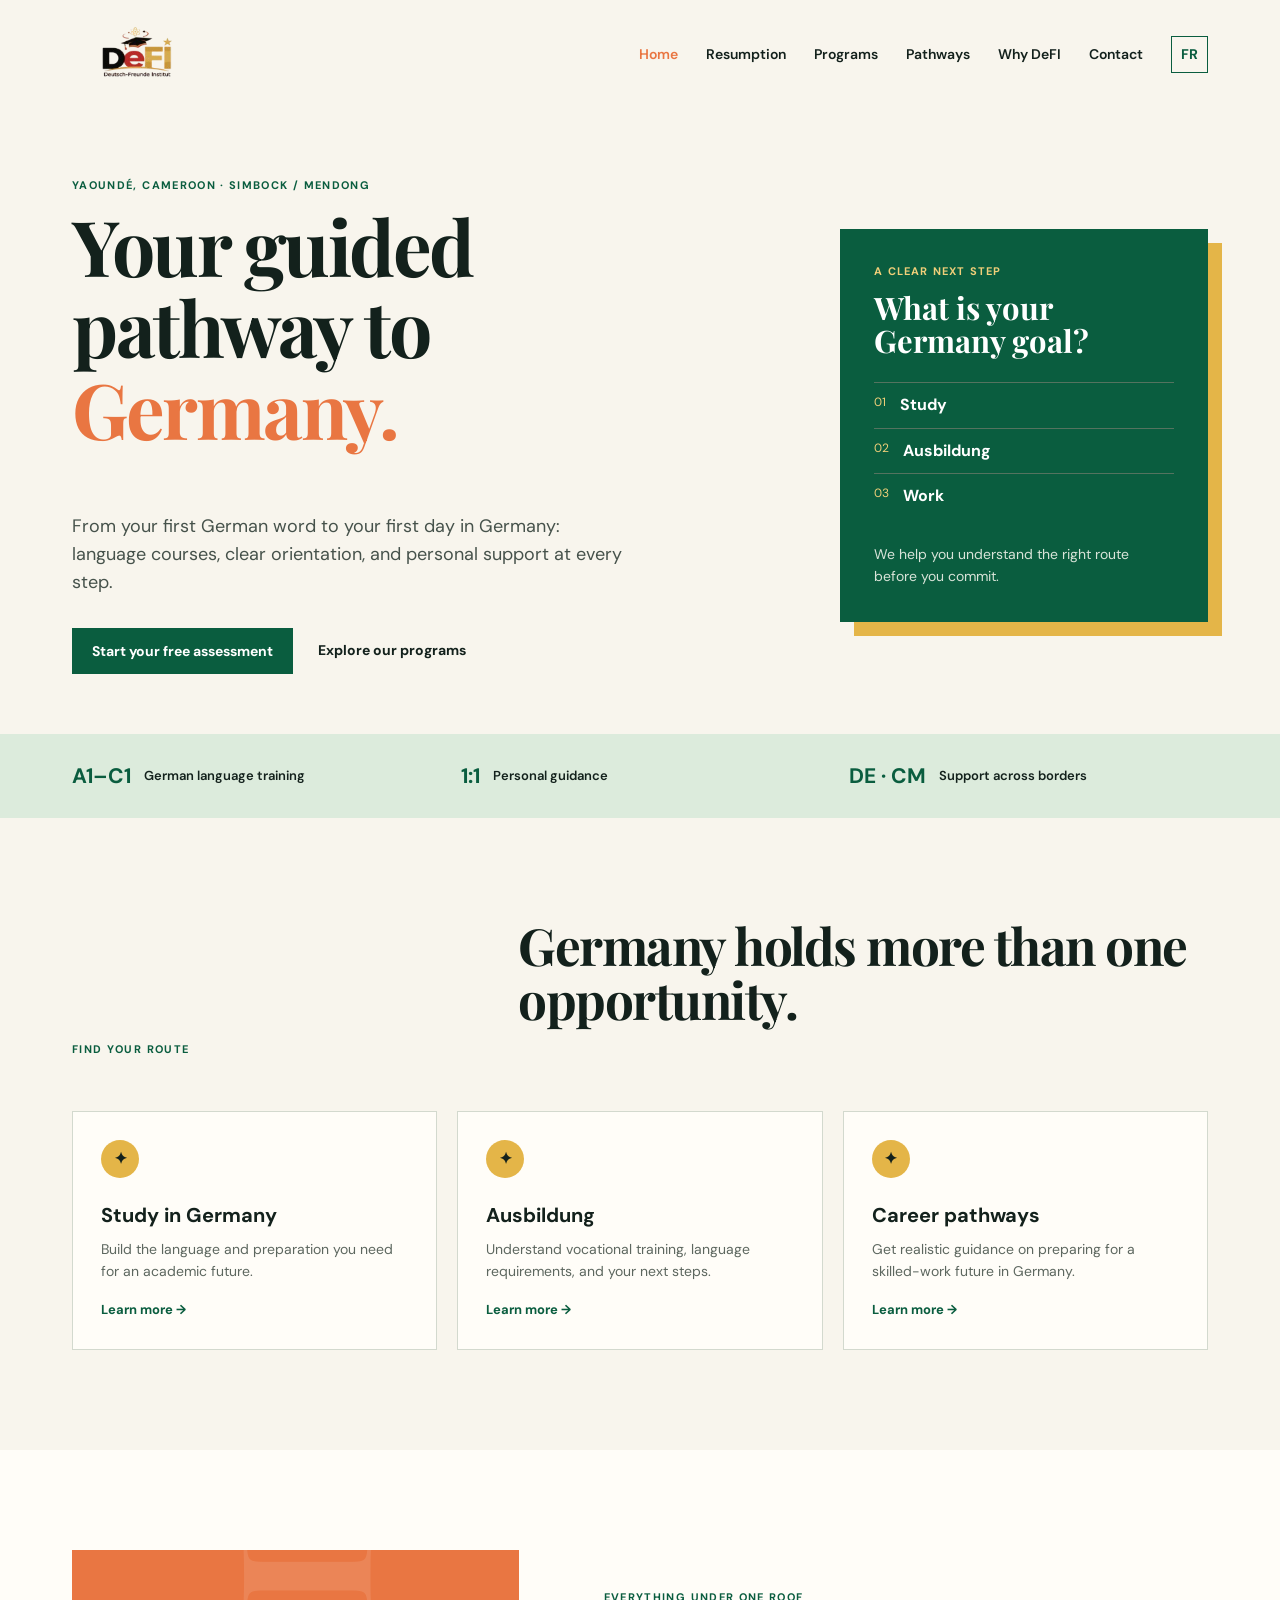
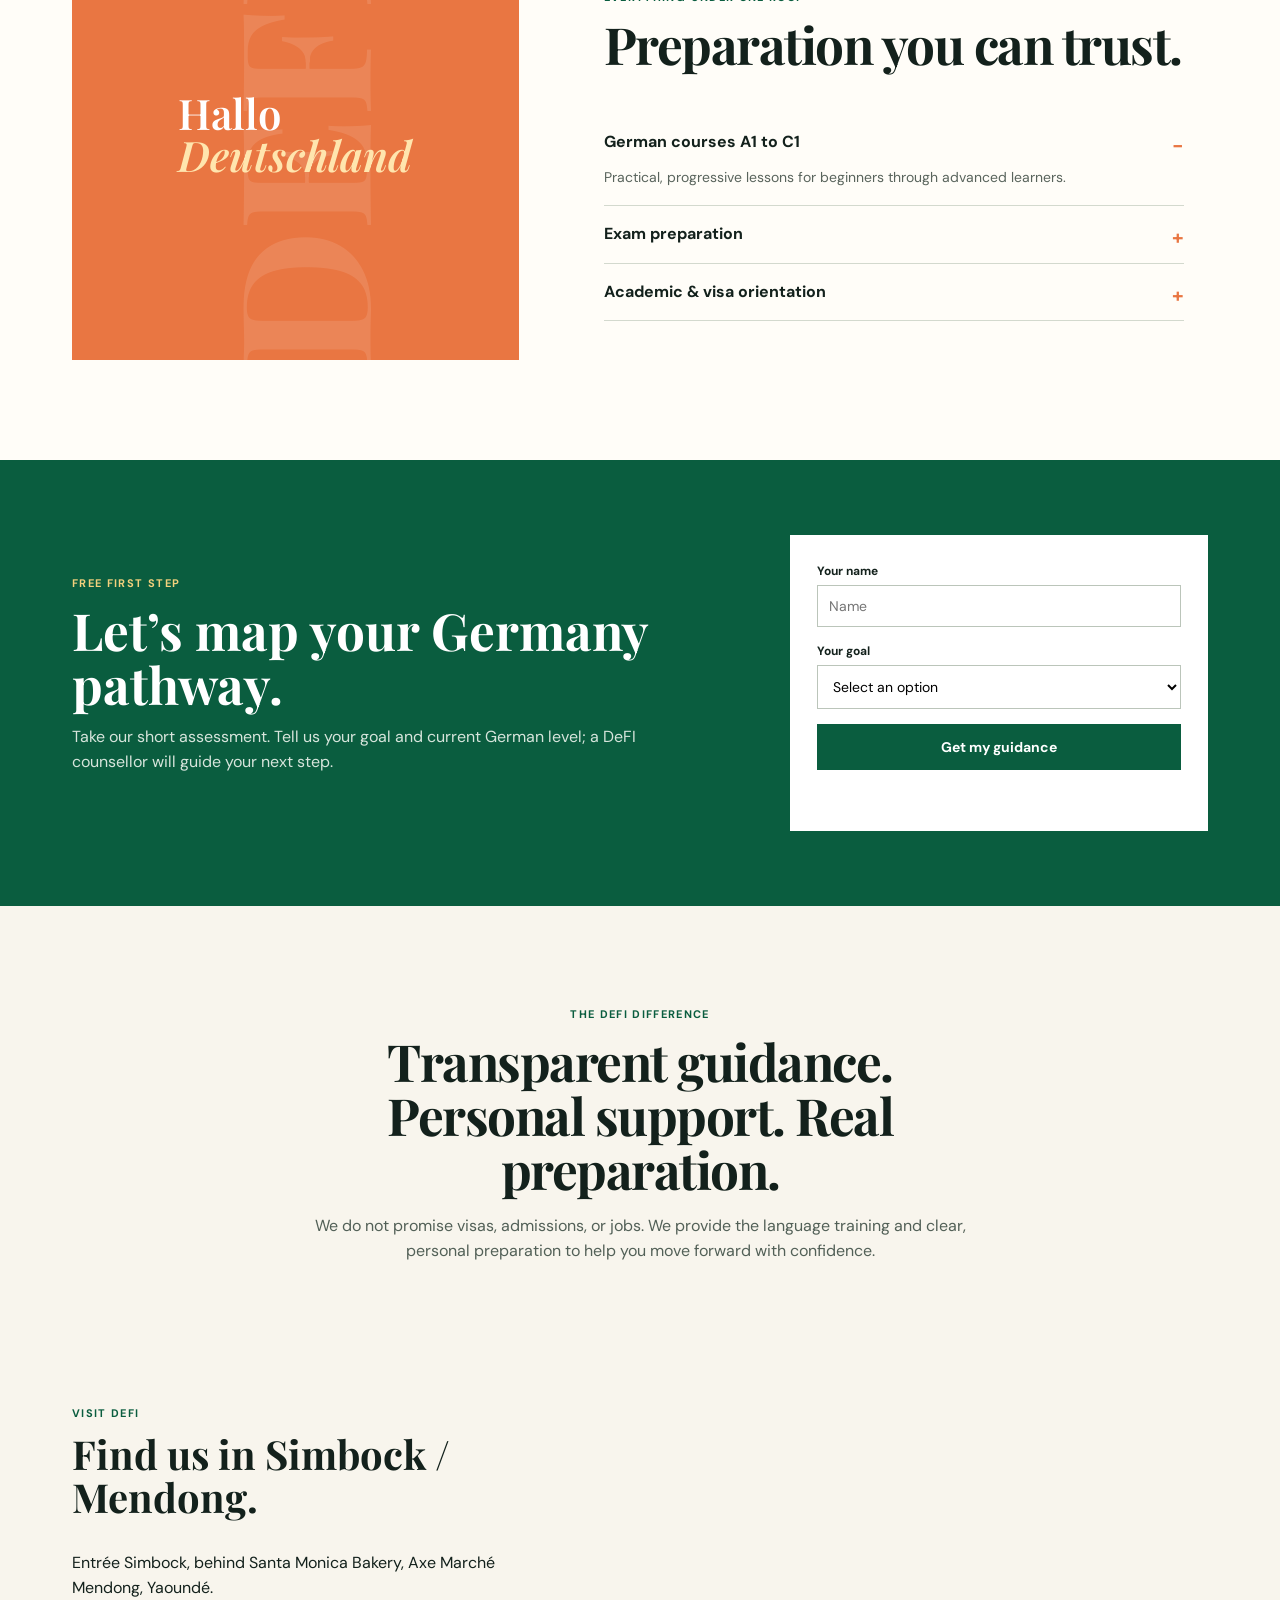
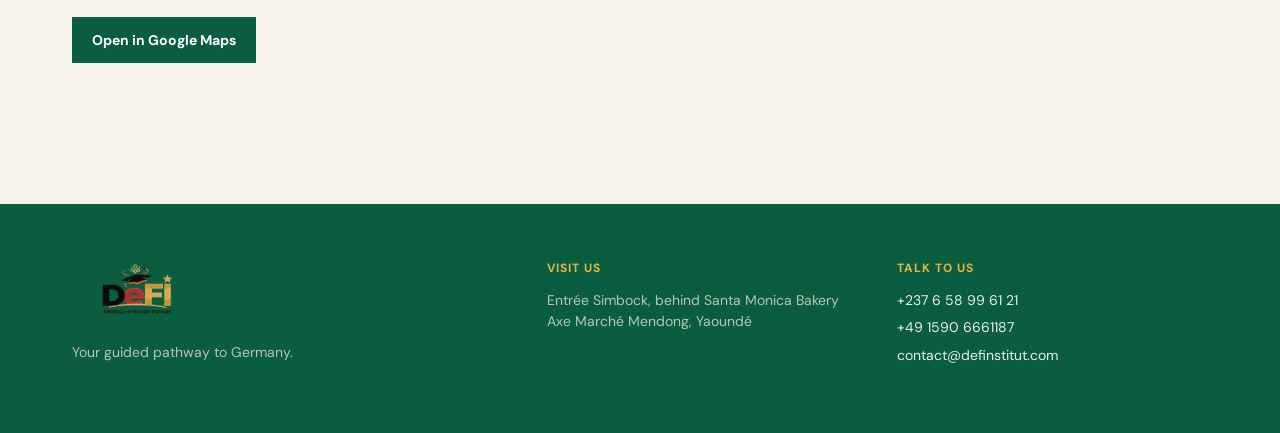
==== commit e6cc6d45: "Added the Resumption page" ====
--- a/index.html
+++ b/index.html
@@ -26,6 +26,9 @@
         <nav class="nav-links" aria-label="Primary navigation">
           <a href="index.html" class="active" data-en="Home" data-fr="Accueil"
             >Home</a
+          >
+          <a href="resumption.html" data-en="Resumption" data-fr="Rentrée"
+            >Resumption</a
           >
           <a href="programs.html" data-en="Programs" data-fr="Programmes"
             >Programs</a
@@ -373,9 +376,19 @@
 
       <section class="map-section" aria-label="DeFI location map">
         <div>
-          <p class="eyebrow">Visit DeFI</p>
-          <h2>Find us in Simbock / Mendong.</h2>
-          <p>
+          <p class="eyebrow" data-en="Visit DeFI" data-fr="Visitez DeFI">
+            Visit DeFI
+          </p>
+          <h2
+            data-en="Find us in Simbock / Mendong."
+            data-fr="Trouvez-nous à Simbock / Mendong."
+          >
+            Find us in Simbock / Mendong.
+          </h2>
+          <p
+            data-en="Entrée Simbock, behind Santa Monica Bakery, Axe Marché Mendong, Yaoundé."
+            data-fr="Entrée Simbock, derrière la Boulangerie Santa Monica, Axe Marché Mendong, Yaoundé."
+          >
             Entrée Simbock, behind Santa Monica Bakery, Axe Marché Mendong,
             Yaoundé.
           </p>
@@ -384,6 +397,8 @@
             target="_blank"
             rel="noopener"
             href="https://www.google.com/maps/search/?api=1&query=Entr%C3%A9e+Simbock+derri%C3%A8re+la+Boulangerie+Santa+Monica+Axe+March%C3%A9+Mendong+Yaound%C3%A9"
+            data-en="Open in Google Maps"
+            data-fr="Ouvrir sur Google Maps"
             >Open in Google Maps</a
           >
         </div>
--- a/styles.css
+++ b/styles.css
@@ -1,6 +1,6 @@
 :root {
   --ink: #13211c;
-  --forest: #174735;
+  --forest: #0a5d3f;
   --mint: #dcebdc;
   --cream: #f8f5ed;
   --gold: #e4b548;
@@ -378,7 +378,7 @@
   margin: auto;
 }
 footer {
-  background: #13211c;
+  background: #0a5d3f;
   color: #e9eee8;
   padding: 55px max(32px, calc((100% - 1136px) / 2));
   display: grid;
@@ -582,6 +582,54 @@
 .program-card .button {
   margin-top: 14px;
 }
+.intake-section > p:not(.eyebrow) {
+  max-width: 650px;
+}
+.intake-grid {
+  display: grid;
+  grid-template-columns: repeat(2, 1fr);
+  gap: 20px;
+  margin-top: 36px;
+}
+.intake-card {
+  background: #fffdf8;
+  border: 1px solid var(--line);
+  padding: 28px;
+  min-height: 230px;
+}
+.intake-card.featured {
+  border-top: 4px solid var(--orange);
+}
+.intake-date {
+  color: var(--forest);
+  font: 700 24px/1.2 "Playfair Display", serif;
+}
+.intake-time {
+  margin-top: 8px;
+  color: #59645c;
+  font-size: 14px;
+  font-weight: 700;
+}
+.intake-status {
+  display: inline-block;
+  margin: 18px 0 12px;
+  color: var(--orange);
+  font-size: 11px;
+  font-weight: 700;
+  letter-spacing: 1px;
+  text-transform: uppercase;
+}
+.intake-card h3 {
+  margin: 0 0 8px;
+  font-size: 20px;
+}
+.intake-card p {
+  color: #5d675f;
+  font-size: 14px;
+}
+.intake-card .button {
+  margin-top: 8px;
+}
 .steps {
   counter-reset: step;
   display: grid;
@@ -623,7 +671,8 @@
   .map-section,
   .program-grid,
   .steps,
-  .contact-grid {
+  .contact-grid,
+  .intake-grid {
     grid-template-columns: 1fr;
   }
   .map-section {
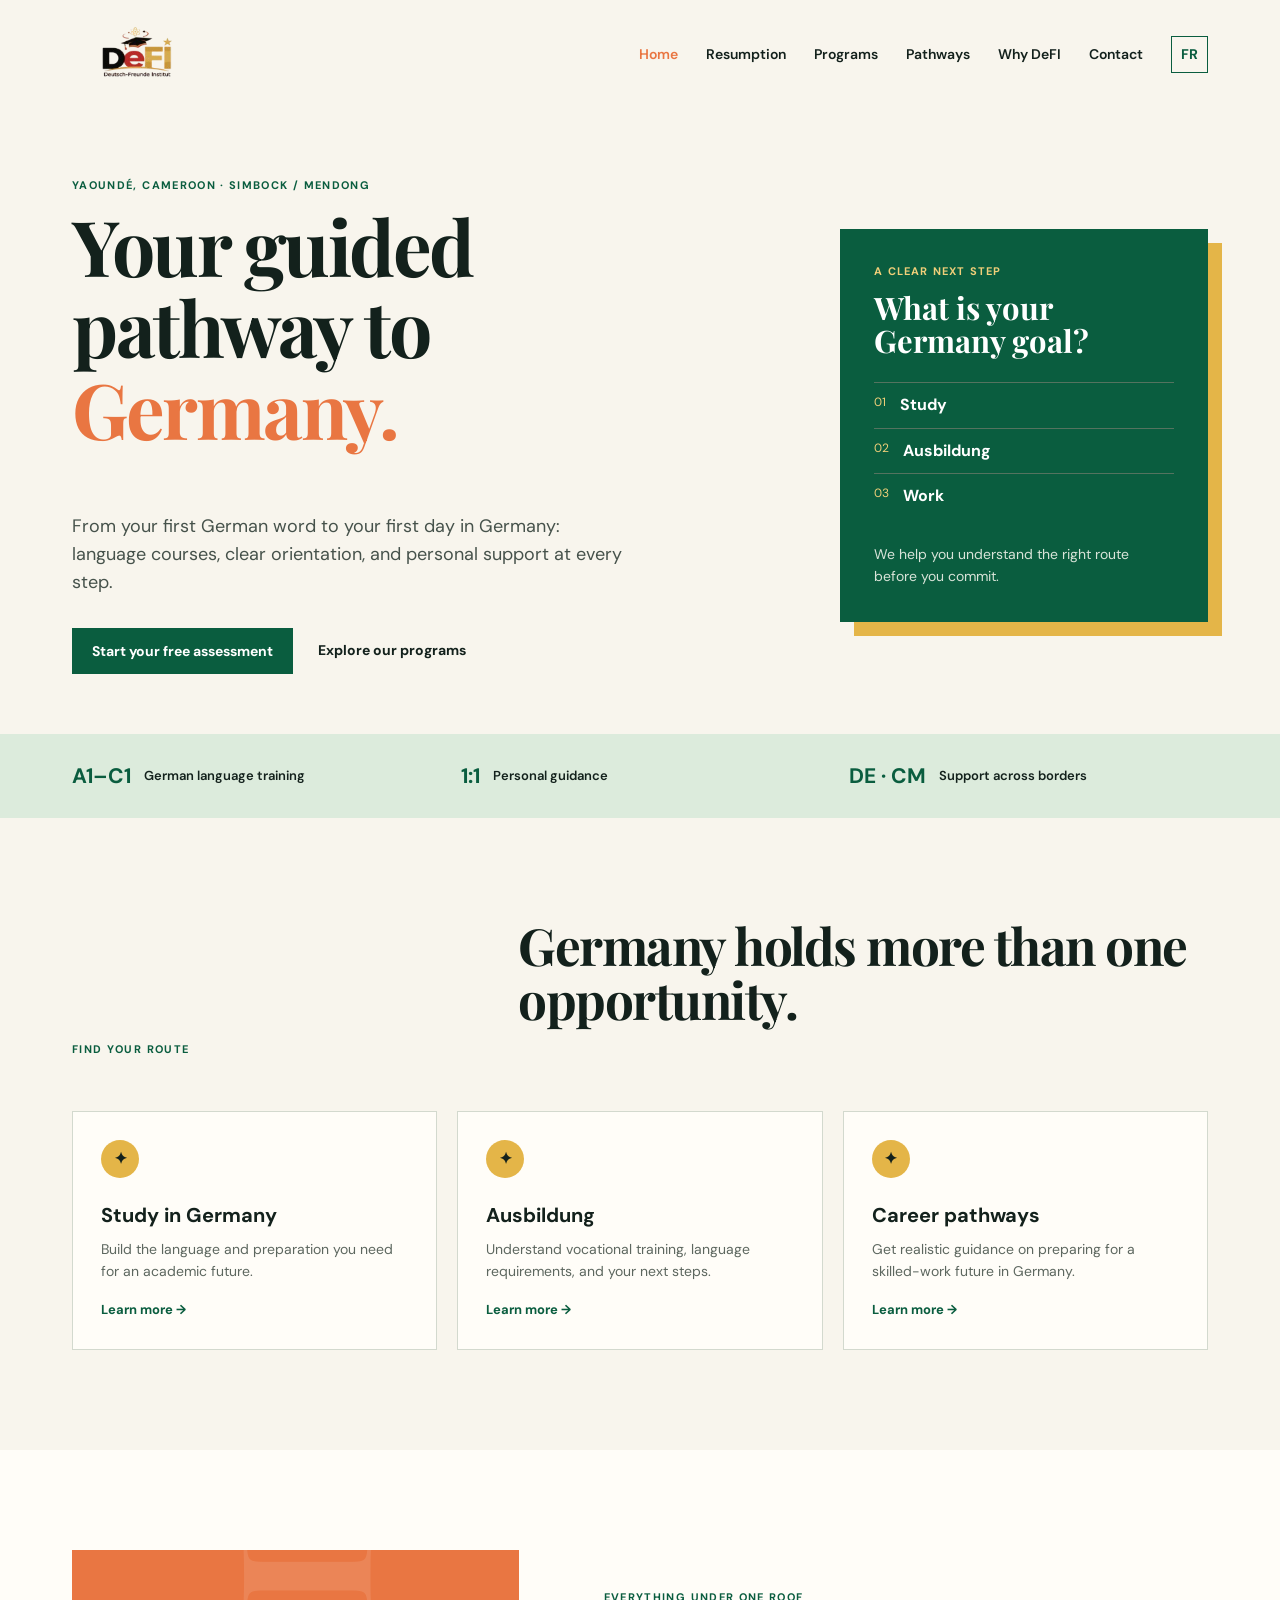
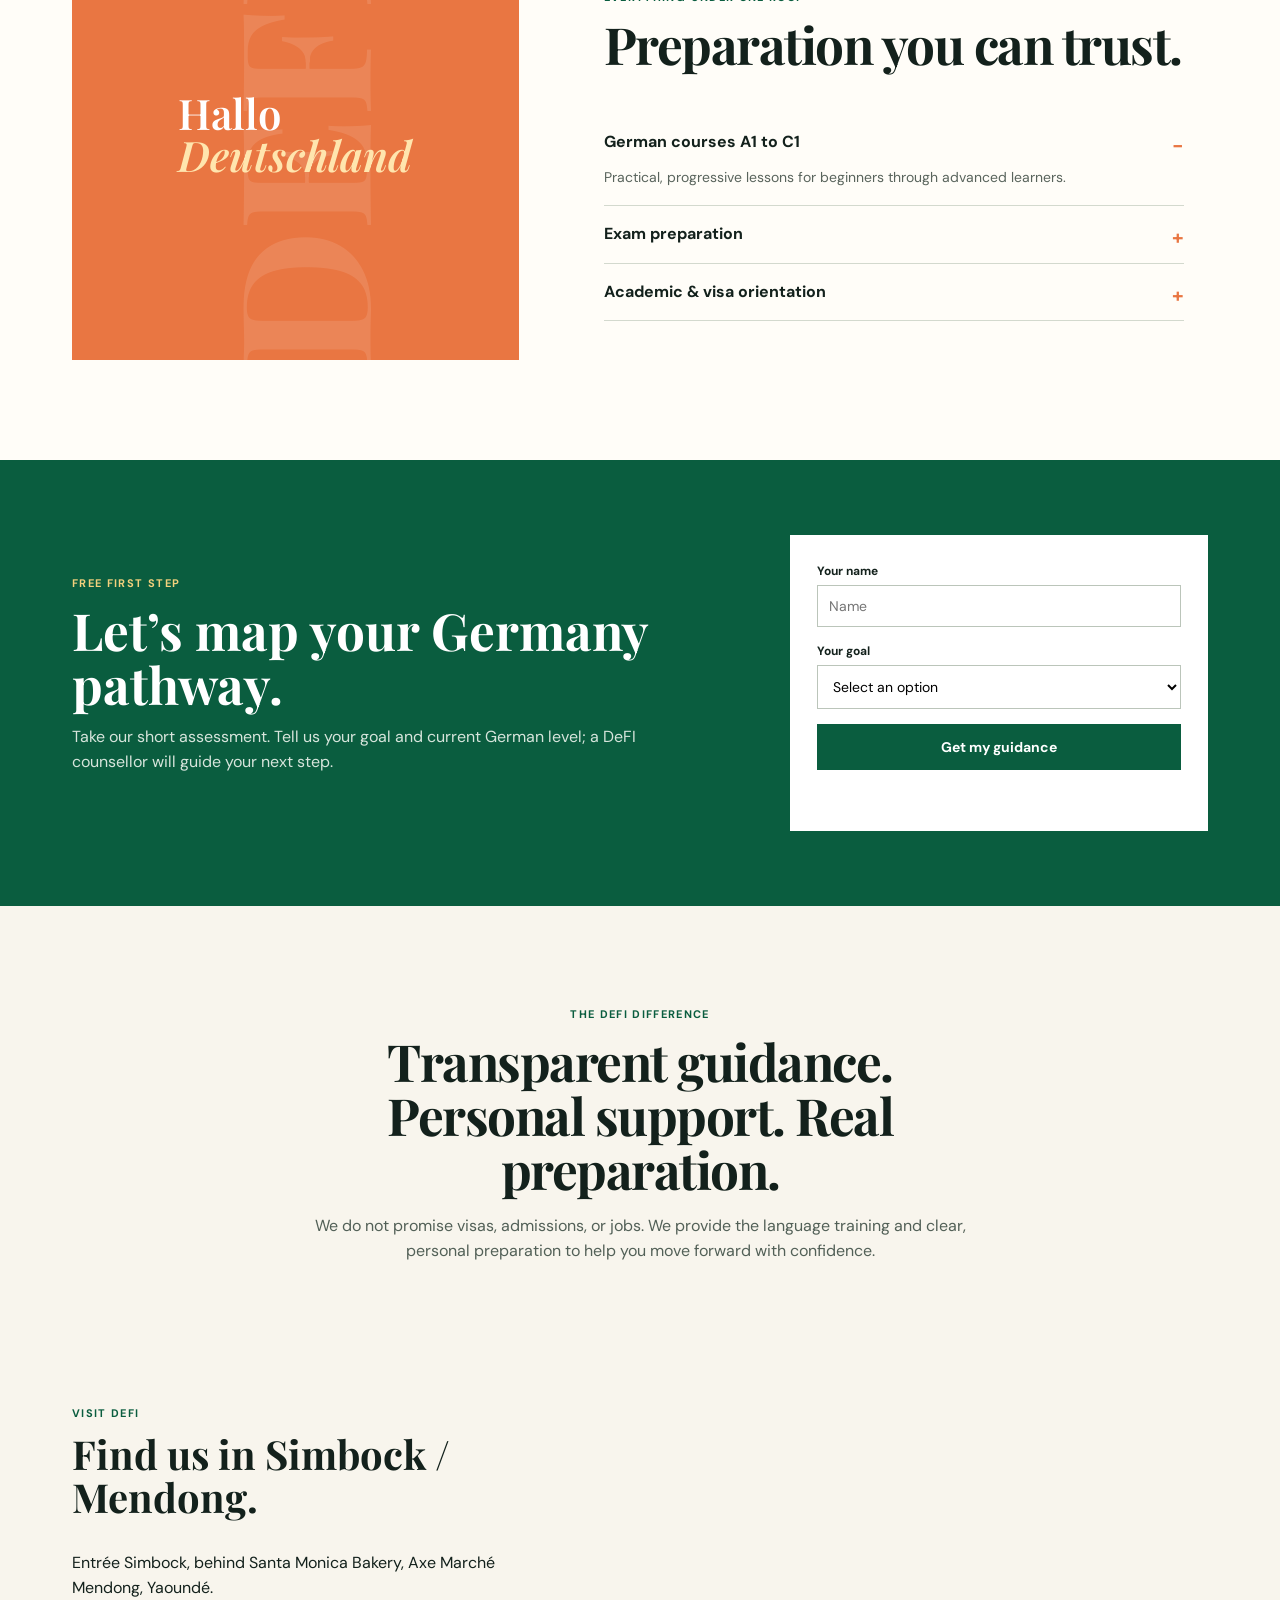
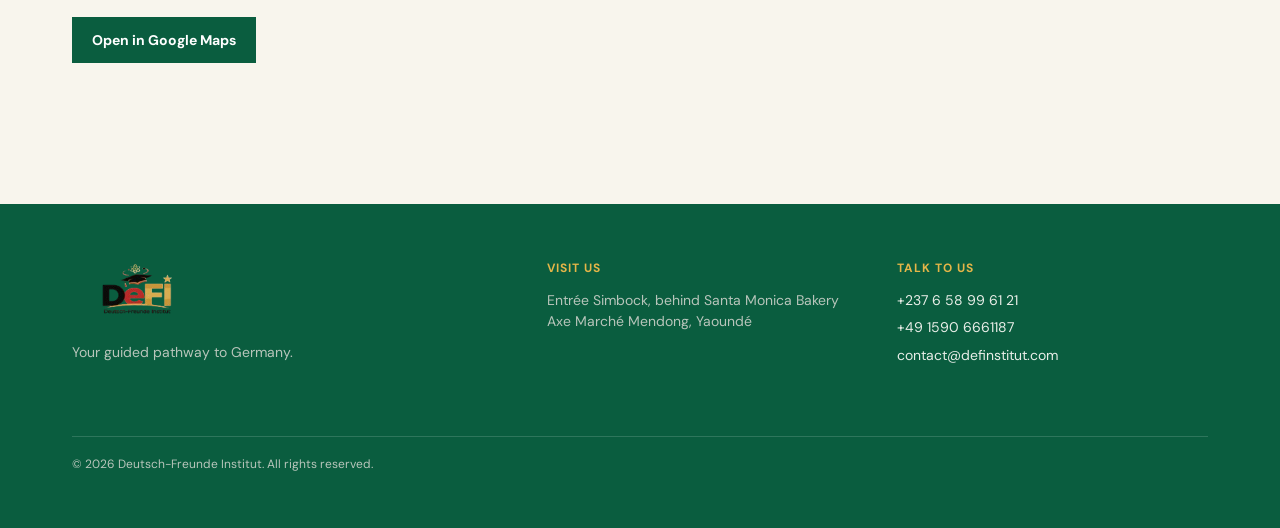
==== commit 1b113c6d: "Added a copyright to the footer, fixed the highlight" ====
--- a/index.html
+++ b/index.html
@@ -438,6 +438,9 @@
         ><a href="tel:+4915906661187">+49 1590 6661187</a
         ><a href="mailto:contact@definstitut.com">contact@definstitut.com</a>
       </div>
+      <p class="copyright">
+        © 2026 Deutsch-Freunde Institut. All rights reserved.
+      </p>
     </footer>
 
     <script src="script.js"></script>
--- a/styles.css
+++ b/styles.css
@@ -404,6 +404,14 @@
 }
 footer p {
   color: #b8c5bb;
+}
+.copyright {
+  grid-column: 1 / -1;
+  margin: 18px 0 0;
+  padding-top: 18px;
+  border-top: 1px solid #2e765c;
+  color: #b8c5bb;
+  font-size: 12px;
 }
 footer a:not(.brand) {
   display: block;
@@ -602,7 +610,9 @@
 }
 .intake-date {
   color: var(--forest);
-  font: 700 24px/1.2 "Playfair Display", serif;
+  font:
+    700 24px/1.2 "Playfair Display",
+    serif;
 }
 .intake-time {
   margin-top: 8px;
@@ -666,6 +676,13 @@
   color: var(--forest);
   font-weight: 700;
   margin: 10px 0;
+}
+.contact-list a.button-primary {
+  display: inline-block;
+  color: #fff;
+}
+.contact-list a.button-primary:hover {
+  color: var(--ink);
 }
 @media (max-width: 720px) {
   .map-section,
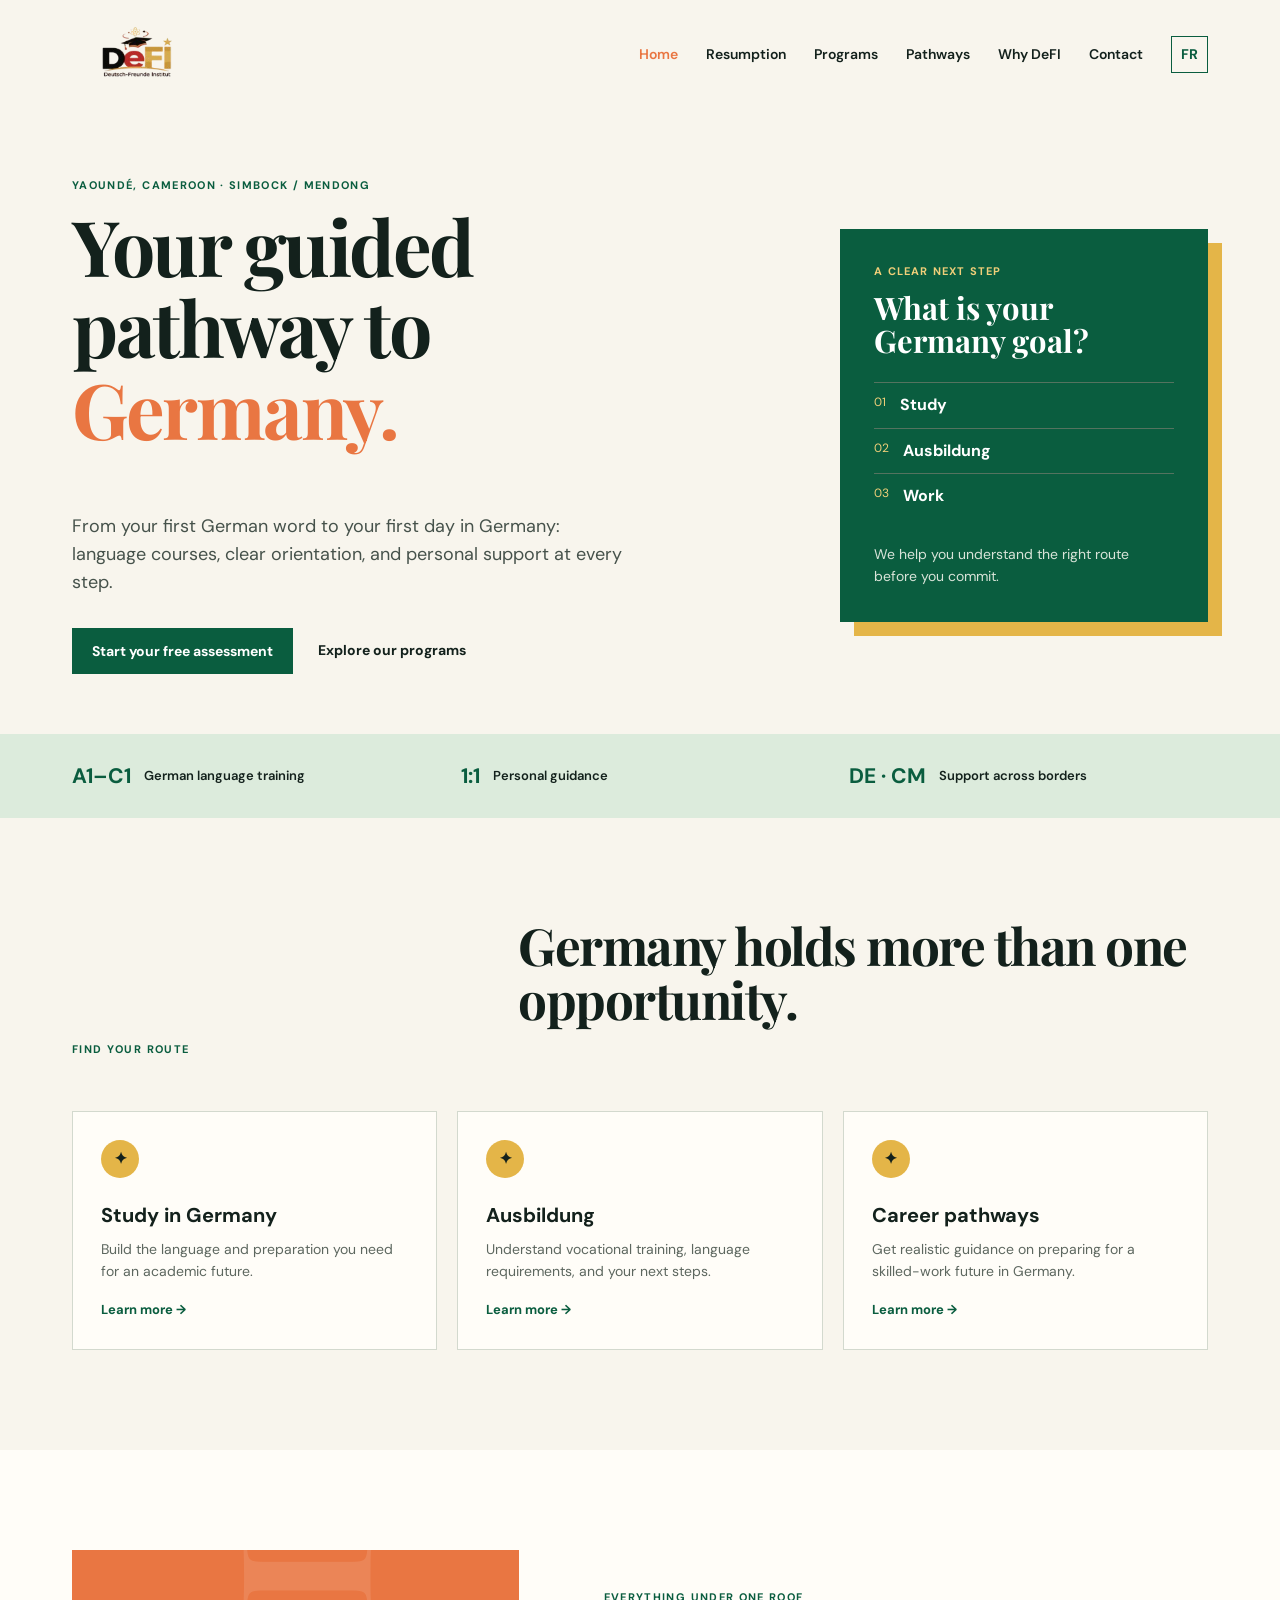
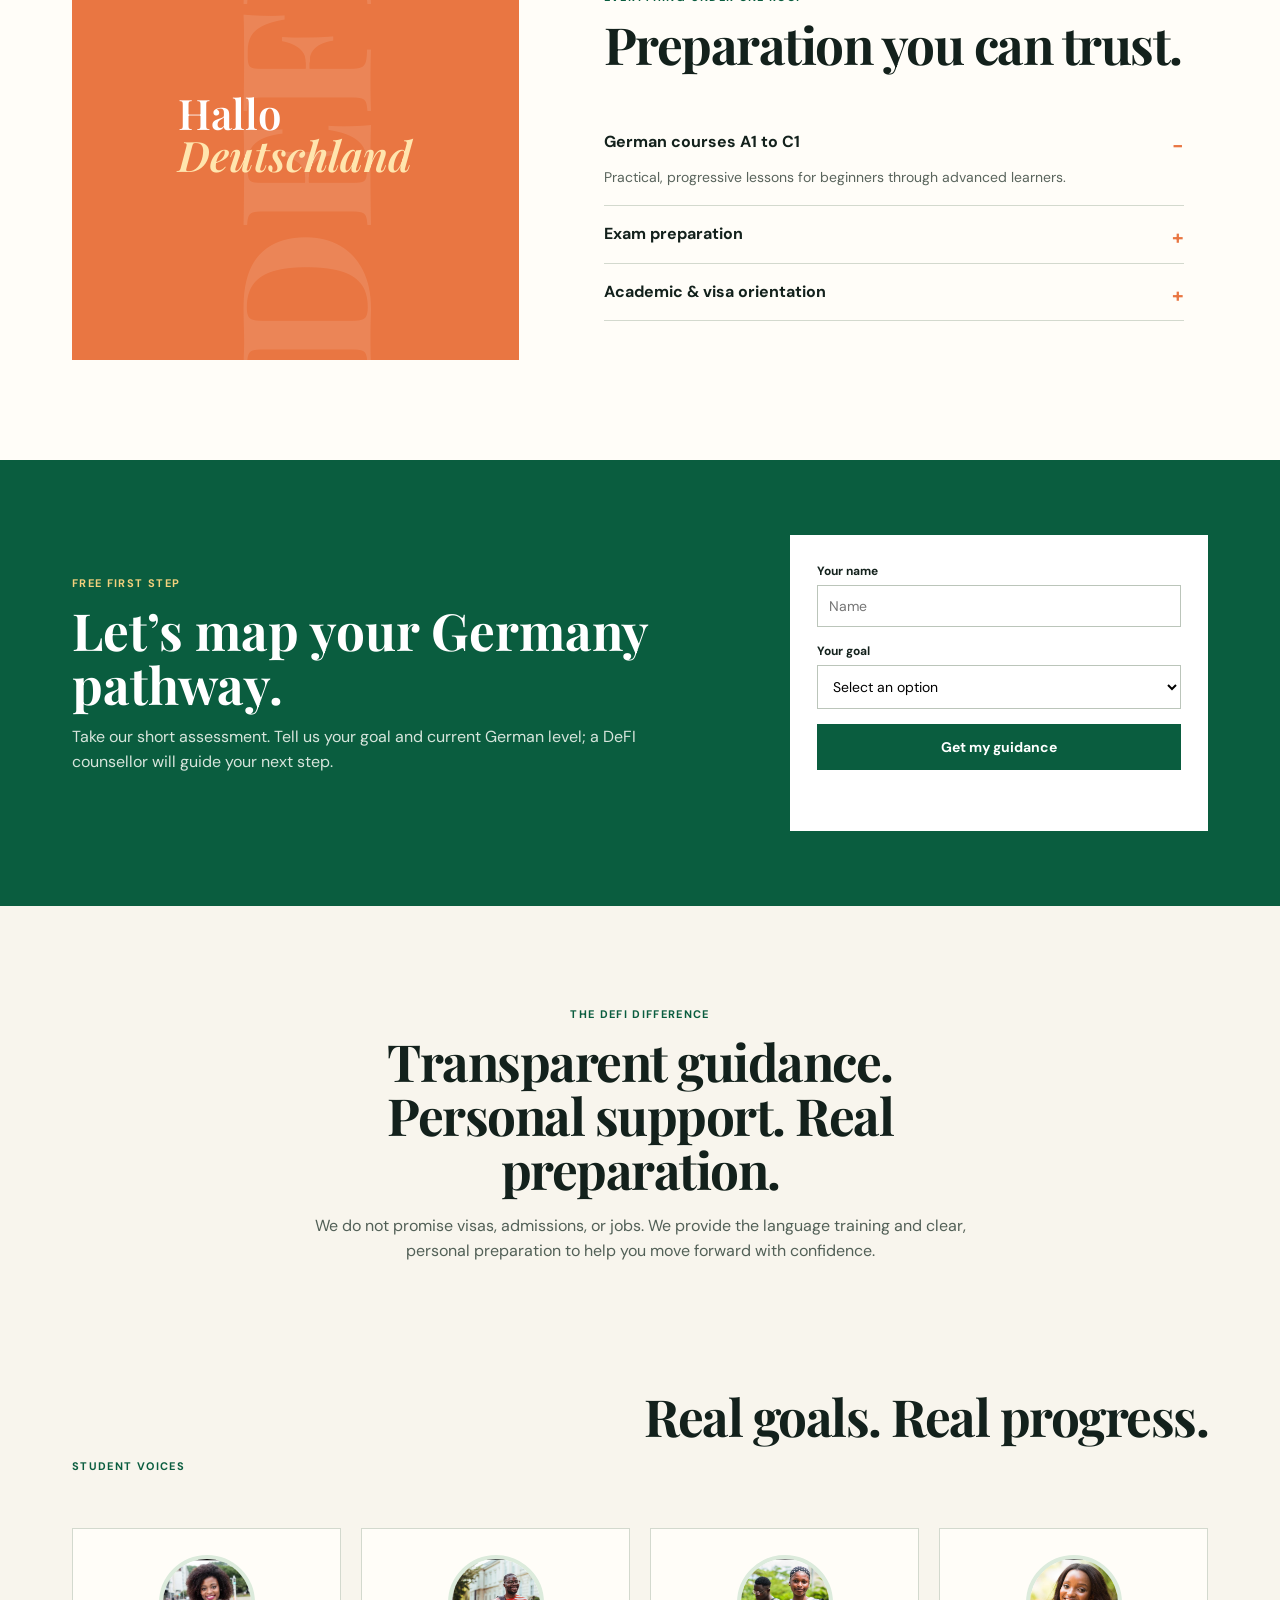
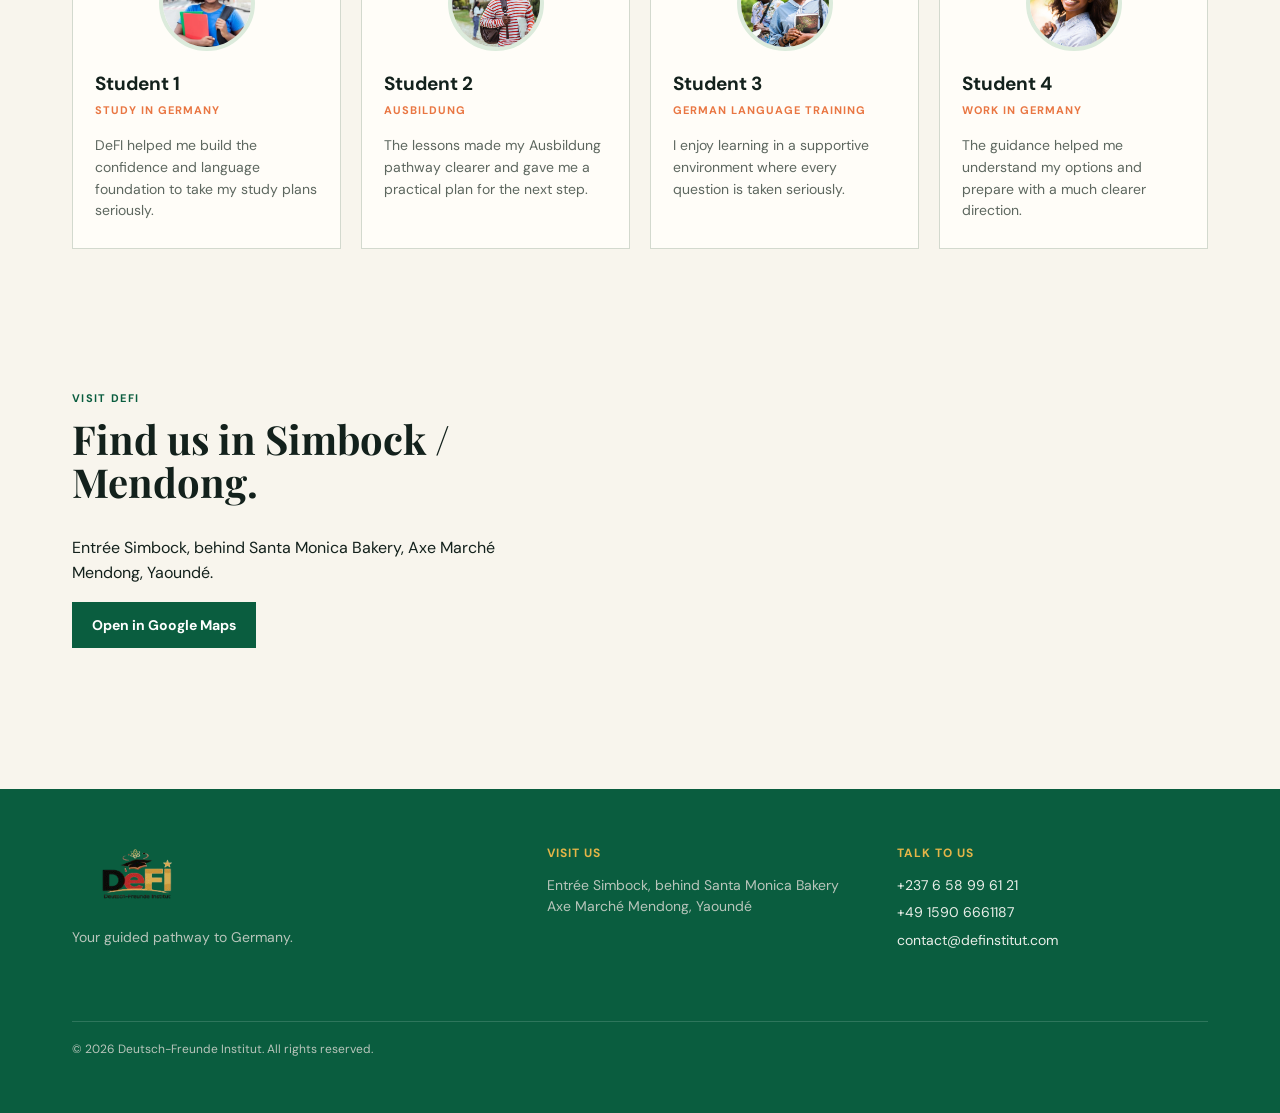
==== commit 87d1a6d5: "Added testimonials" ====
--- a/index.html
+++ b/index.html
@@ -374,6 +374,102 @@
         </p>
       </section>
 
+      <section
+        class="section testimonials"
+        aria-labelledby="testimonials-title"
+      >
+        <div class="section-heading">
+          <p
+            class="eyebrow"
+            data-en="Student voices"
+            data-fr="La voix des étudiants"
+          >
+            Student voices
+          </p>
+          <h2
+            id="testimonials-title"
+            data-en="Real goals. Real progress."
+            data-fr="Des objectifs réels. Des progrès concrets."
+          >
+            Real goals. Real progress.
+          </h2>
+        </div>
+        <div class="testimonial-grid">
+          <article class="testimonial-card">
+            <img src="assets/images/Student1.png" alt="Student 1" />
+            <h3>Student 1</h3>
+            <p
+              class="testimonial-pathway"
+              data-en="Study in Germany"
+              data-fr="Études en Allemagne"
+            >
+              Study in Germany
+            </p>
+            <p
+              data-en="DeFI helped me build the confidence and language foundation to take my study plans seriously."
+              data-fr="DeFI m'a aidée à gagner la confiance et les bases linguistiques nécessaires pour avancer dans mon projet d'études."
+            >
+              DeFI helped me build the confidence and language foundation to
+              take my study plans seriously.
+            </p>
+          </article>
+          <article class="testimonial-card">
+            <img src="assets/images/Student2.png" alt="Student 2" />
+            <h3>Student 2</h3>
+            <p
+              class="testimonial-pathway"
+              data-en="Ausbildung"
+              data-fr="Ausbildung"
+            >
+              Ausbildung
+            </p>
+            <p
+              data-en="The lessons made my Ausbildung pathway clearer and gave me a practical plan for the next step."
+              data-fr="Les cours ont clarifié mon parcours d'Ausbildung et m'ont donné un plan concret pour la suite."
+            >
+              The lessons made my Ausbildung pathway clearer and gave me a
+              practical plan for the next step.
+            </p>
+          </article>
+          <article class="testimonial-card">
+            <img src="assets/images/Student3.png" alt="Student 3" />
+            <h3>Student 3</h3>
+            <p
+              class="testimonial-pathway"
+              data-en="German language training"
+              data-fr="Formation en allemand"
+            >
+              German language training
+            </p>
+            <p
+              data-en="I enjoy learning in a supportive environment where every question is taken seriously."
+              data-fr="J'aime apprendre dans un environnement bienveillant où chaque question est prise au sérieux."
+            >
+              I enjoy learning in a supportive environment where every question
+              is taken seriously.
+            </p>
+          </article>
+          <article class="testimonial-card">
+            <img src="assets/images/Student4.png" alt="Student 4" />
+            <h3>Student 4</h3>
+            <p
+              class="testimonial-pathway"
+              data-en="Work in Germany"
+              data-fr="Travailler en Allemagne"
+            >
+              Work in Germany
+            </p>
+            <p
+              data-en="The guidance helped me understand my options and prepare with a much clearer direction."
+              data-fr="L'accompagnement m'a aidée à comprendre mes options et à me préparer avec une direction plus claire."
+            >
+              The guidance helped me understand my options and prepare with a
+              much clearer direction.
+            </p>
+          </article>
+        </div>
+      </section>
+
       <section class="map-section" aria-label="DeFI location map">
         <div>
           <p class="eyebrow" data-en="Visit DeFI" data-fr="Visitez DeFI">
@@ -413,7 +509,9 @@
     <footer id="contact">
       <div class="footer-brand">
         <a class="brand brand-logo" href="index.html"
-          ><img src="Capture.PNG" alt="Deutsch-Freunde Institut logo"
+          ><img
+            src="assets\images\Capture.png"
+            alt="Deutsch-Freunde Institut logo"
         /></a>
         <p
           data-en="Your guided pathway to Germany."
--- a/styles.css
+++ b/styles.css
@@ -376,6 +376,47 @@
   color: #526057;
   max-width: 700px;
   margin: auto;
+}
+.testimonials {
+  max-width: 1200px;
+  padding-top: 25px;
+}
+.testimonial-grid {
+  display: grid;
+  grid-template-columns: repeat(4, 1fr);
+  gap: 20px;
+  margin-top: 42px;
+}
+.testimonial-card {
+  background: #fffdf8;
+  border: 1px solid var(--line);
+  padding: 26px 22px;
+}
+.testimonial-card img {
+  display: block;
+  width: 96px;
+  height: 96px;
+  object-fit: cover;
+  border: 4px solid var(--mint);
+  border-radius: 50%;
+  margin: 0 auto 18px;
+}
+.testimonial-card h3 {
+  margin-bottom: 4px;
+  font-size: 19px;
+}
+.testimonial-pathway {
+  margin-bottom: 16px;
+  color: var(--orange) !important;
+  font-size: 11px !important;
+  font-weight: 700;
+  letter-spacing: 1px;
+  text-transform: uppercase;
+}
+.testimonial-card > p:last-child {
+  margin-bottom: 0;
+  color: #5d675f;
+  font-size: 14px;
 }
 footer {
   background: #0a5d3f;
@@ -469,6 +510,7 @@
   .pathway-grid,
   .services-section,
   .assessment,
+  .testimonial-grid,
   footer {
     grid-template-columns: 1fr;
   }
@@ -692,6 +734,9 @@
   .intake-grid {
     grid-template-columns: 1fr;
   }
+  .testimonial-grid {
+    grid-template-columns: repeat(2, 1fr);
+  }
   .map-section {
     padding: 0 20px 70px;
     gap: 25px;
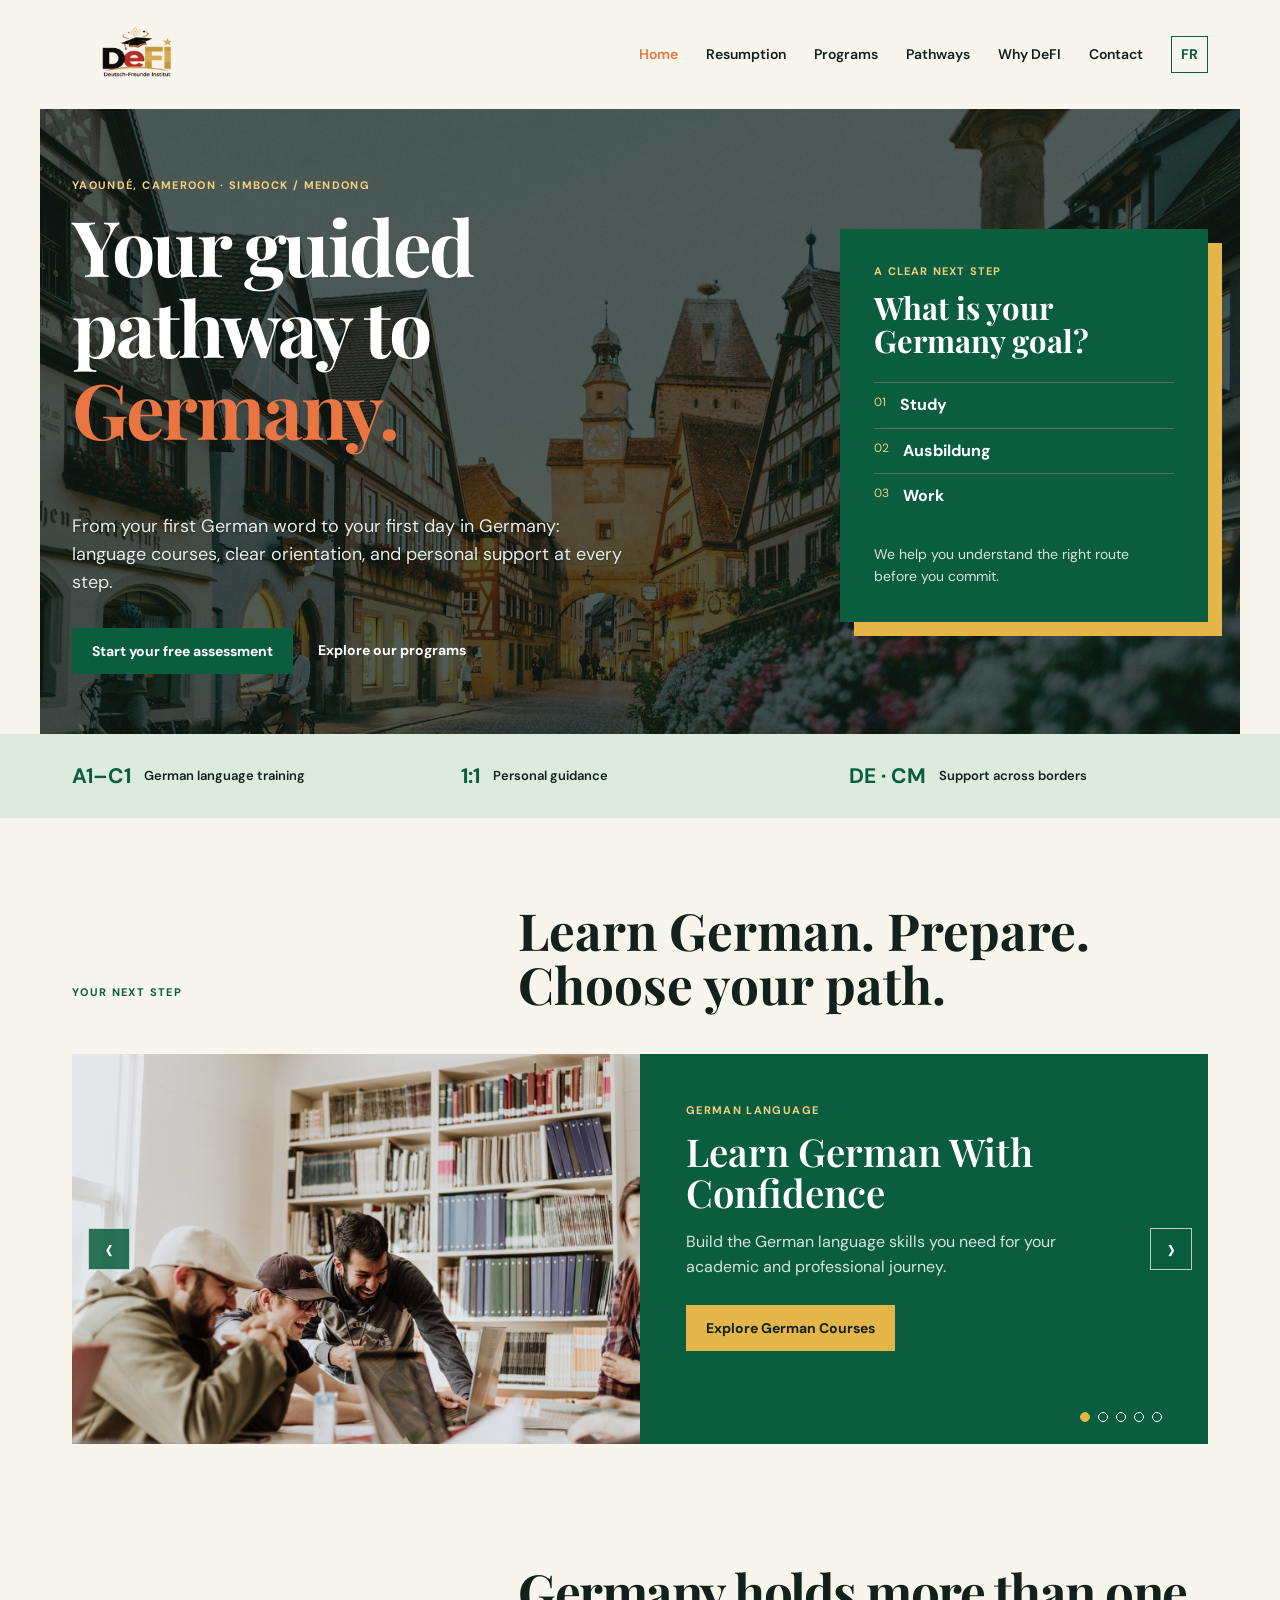
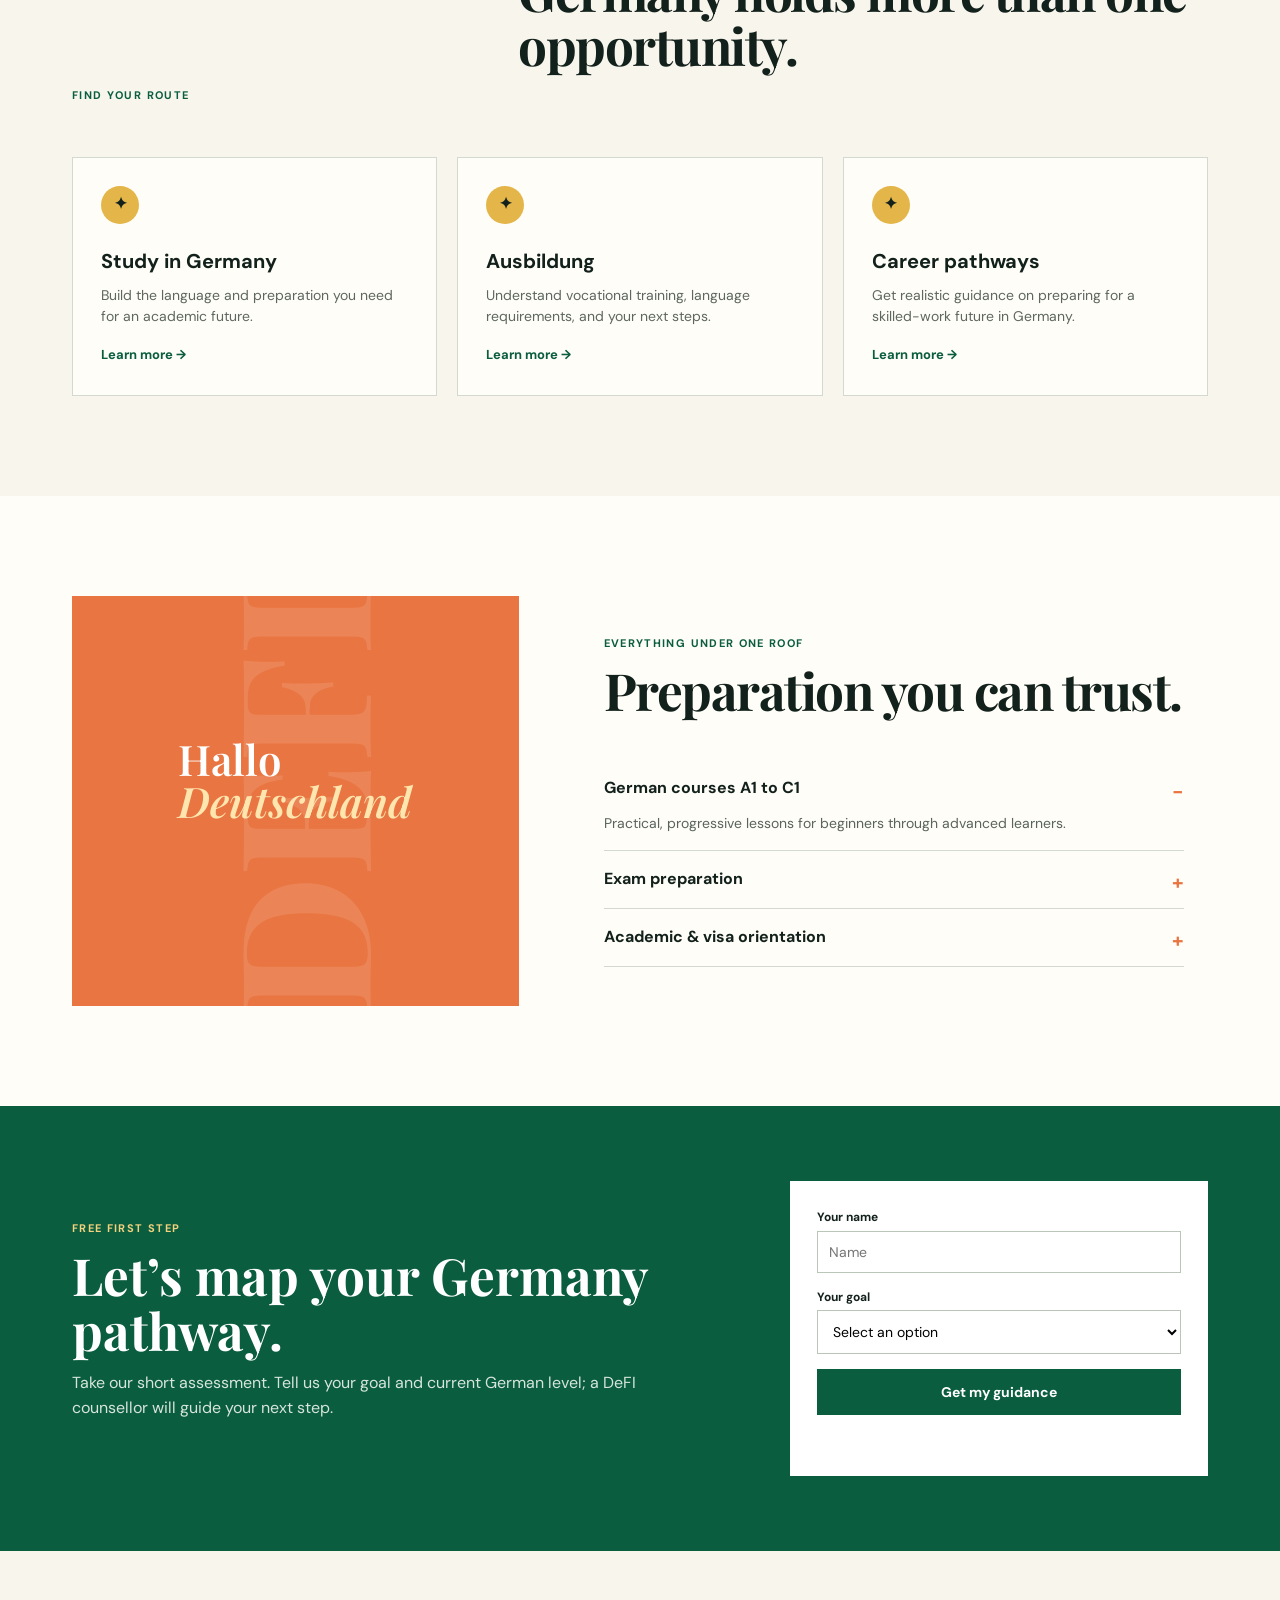
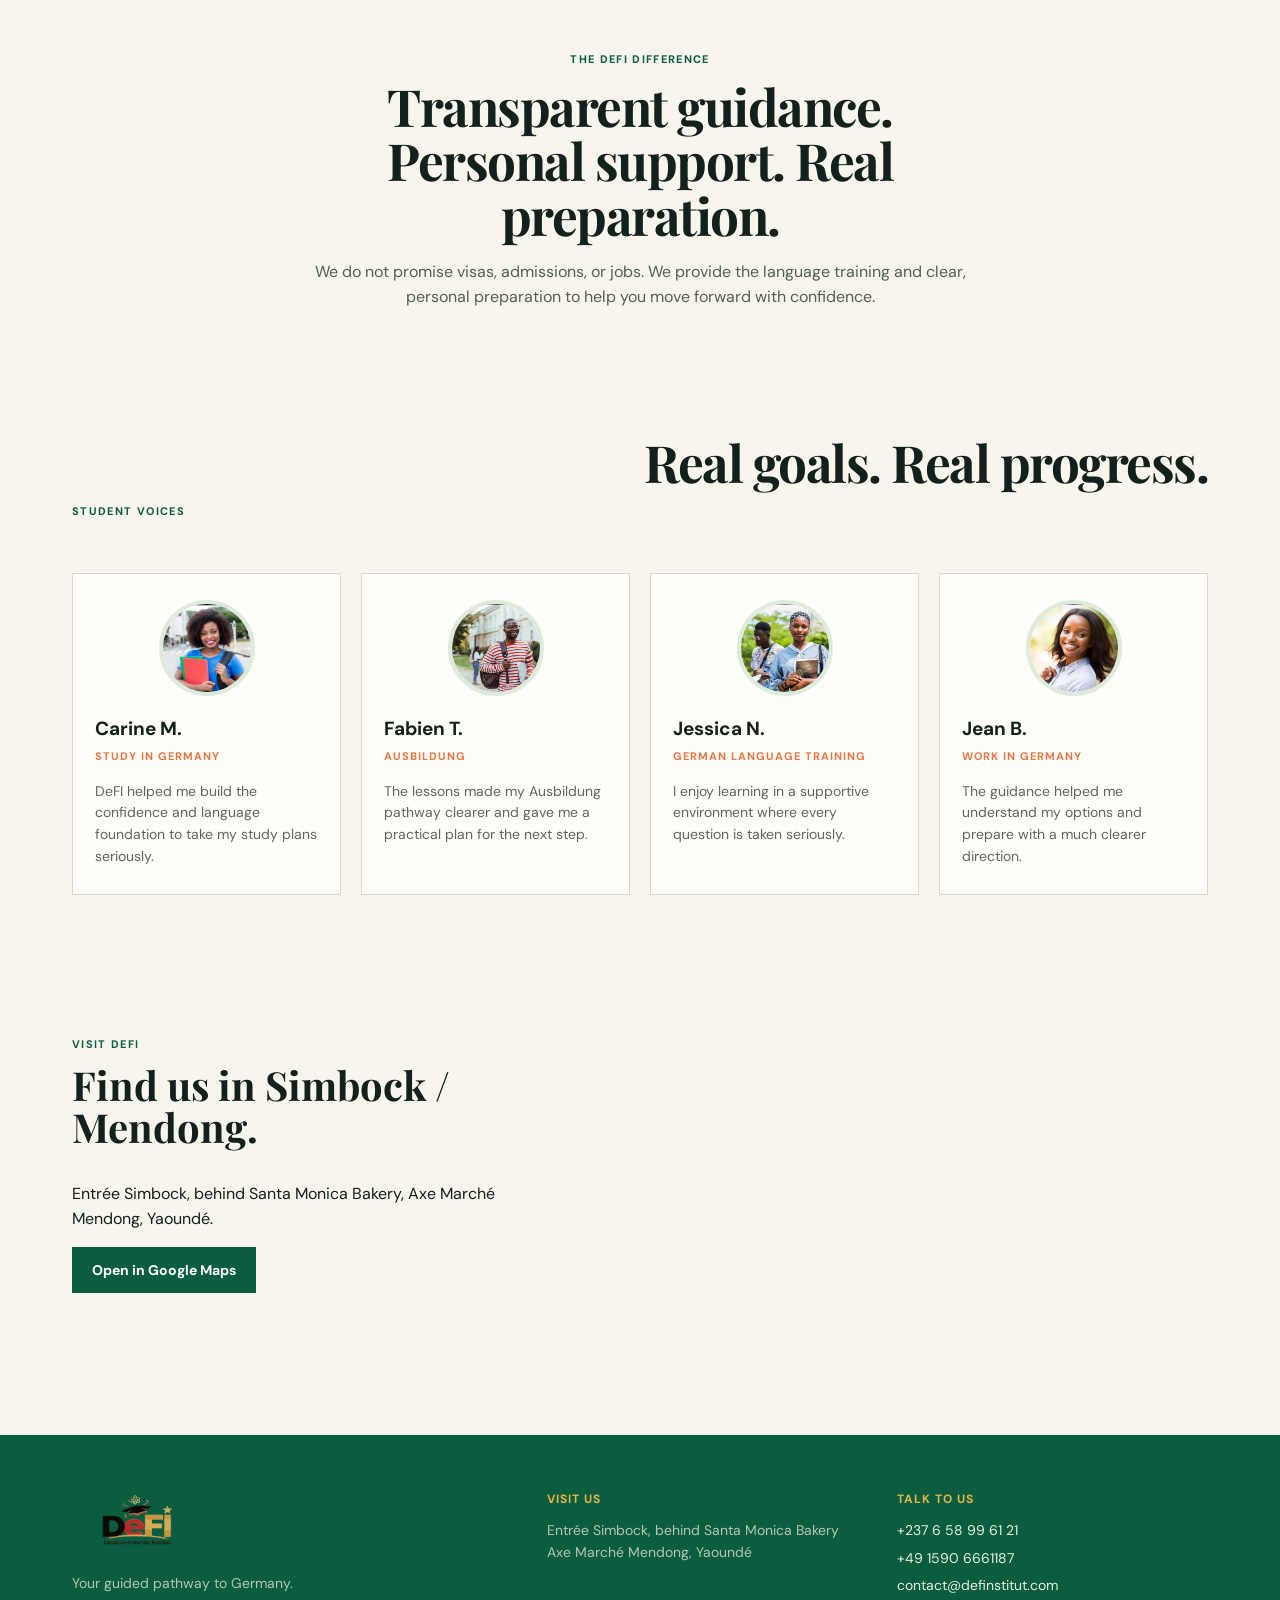
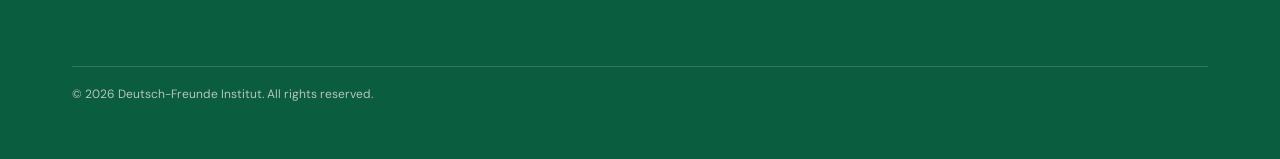
==== commit 14431d38: "Added carousel and background images" ====
--- a/index.html
+++ b/index.html
@@ -8,7 +8,8 @@
       content="Deutsch-Freunde Institut (DeFI): German courses A1–C1, exam preparation, academic orientation and Germany pathway guidance in Yaoundé, Cameroon."
     />
     <link rel="canonical" href="https://definstitut.com/" />
-    <title>DeFI | Your pathway to Germany</title>
+    <title>DeFI | Deutsch-Freunde Institut</title>
+    <link rel="icon" type="image/png" href="assets/images/Capture.png" />
     <link rel="preconnect" href="https://fonts.googleapis.com" />
     <link rel="preconnect" href="https://fonts.gstatic.com" crossorigin />
     <link
@@ -20,7 +21,9 @@
   <body>
     <header class="site-header">
       <a class="brand brand-logo" href="index.html" aria-label="DeFI home"
-        ><img src="Capture.PNG" alt="Deutsch-Freunde Institut logo"
+        ><img
+          src="assets/images/Capture.png"
+          alt="Deutsch-Freunde Institut logo"
       /></a>
       <div class="header-actions">
         <nav class="nav-links" aria-label="Primary navigation">
@@ -154,6 +157,308 @@
             data-fr="Soutien entre deux pays"
             >Support across borders</span
           >
+        </div>
+      </section>
+
+      <section
+        class="pathway-carousel-section"
+        aria-labelledby="carousel-title"
+      >
+        <div class="carousel-heading">
+          <p
+            class="eyebrow"
+            data-en="Your next step"
+            data-fr="Votre prochaine étape"
+          >
+            Your next step
+          </p>
+          <h2
+            id="carousel-title"
+            data-en="Learn German. Prepare. Choose your path."
+            data-fr="Apprenez l'allemand. Préparez-vous. Choisissez votre voie."
+          >
+            Learn German. Prepare. Choose your path.
+          </h2>
+        </div>
+        <div
+          class="pathway-carousel"
+          tabindex="0"
+          aria-roledescription="carousel"
+          aria-label="DeFI pathways"
+        >
+          <div class="carousel-track">
+            <article
+              class="carousel-slide is-active"
+              aria-roledescription="slide"
+              aria-label="1 of 5"
+            >
+              <img
+                src="assets/images/german-learning.jpg"
+                alt="International student studying with German notes"
+              />
+              <div class="carousel-slide-content">
+                <p
+                  class="eyebrow"
+                  data-en="German language"
+                  data-fr="Langue allemande"
+                >
+                  German language
+                </p>
+                <h3
+                  data-en="Learn German With Confidence"
+                  data-fr="Apprenez l'allemand avec confiance"
+                >
+                  Learn German With Confidence
+                </h3>
+                <p
+                  data-en="Build the German language skills you need for your academic and professional journey."
+                  data-fr="Développez les compétences en allemand dont vous avez besoin pour votre parcours académique et professionnel."
+                >
+                  Build the German language skills you need for your academic
+                  and professional journey.
+                </p>
+                <a
+                  class="button button-primary"
+                  href="programs.html"
+                  data-en="Explore German Courses"
+                  data-fr="Découvrir les cours d'allemand"
+                  >Explore German Courses</a
+                >
+              </div>
+            </article>
+            <article
+              class="carousel-slide"
+              aria-roledescription="slide"
+              aria-label="2 of 5"
+              aria-hidden="true"
+            >
+              <img
+                src="assets/images/study-in-germany.jpg"
+                alt="University campus building in Germany"
+              />
+              <div class="carousel-slide-content">
+                <p
+                  class="eyebrow"
+                  data-en="Academic pathway"
+                  data-fr="Parcours académique"
+                >
+                  Academic pathway
+                </p>
+                <h3 data-en="Study in Germany" data-fr="Étudier en Allemagne">
+                  Study in Germany
+                </h3>
+                <p
+                  data-en="Discover opportunities to continue your education in Germany."
+                  data-fr="Découvrez les possibilités de poursuivre vos études en Allemagne."
+                >
+                  Discover opportunities to continue your education in Germany.
+                </p>
+                <a
+                  class="button button-primary"
+                  href="study-in-germany.html"
+                  data-en="Study in Germany"
+                  data-fr="Étudier en Allemagne"
+                  >Study in Germany</a
+                >
+              </div>
+            </article>
+            <article
+              class="carousel-slide"
+              aria-roledescription="slide"
+              aria-label="3 of 5"
+              aria-hidden="true"
+            >
+              <img
+                src="assets/images/ausbildung.jpg"
+                alt="Young professional working in a modern workplace"
+              />
+              <div class="carousel-slide-content">
+                <p
+                  class="eyebrow"
+                  data-en="Vocational pathway"
+                  data-fr="Parcours professionnel"
+                >
+                  Vocational pathway
+                </p>
+                <h3
+                  data-en="Explore Ausbildung"
+                  data-fr="Découvrez l'Ausbildung"
+                >
+                  Explore Ausbildung
+                </h3>
+                <p
+                  data-en="Explore Germany's vocational training pathway and prepare for your professional future."
+                  data-fr="Découvrez la formation professionnelle en Allemagne et préparez votre avenir professionnel."
+                >
+                  Explore Germany's vocational training pathway and prepare for
+                  your professional future.
+                </p>
+                <a
+                  class="button button-primary"
+                  href="ausbildung.html"
+                  data-en="Explore Ausbildung"
+                  data-fr="Découvrir l'Ausbildung"
+                  >Explore Ausbildung</a
+                >
+              </div>
+            </article>
+            <article
+              class="carousel-slide"
+              aria-roledescription="slide"
+              aria-label="4 of 5"
+              aria-hidden="true"
+            >
+              <img
+                src="assets/images/german-exam-preparation.jpg"
+                alt="Student preparing notes for a language examination"
+              />
+              <div class="carousel-slide-content">
+                <p
+                  class="eyebrow"
+                  data-en="Exam preparation"
+                  data-fr="Préparation aux examens"
+                >
+                  Exam preparation
+                </p>
+                <h3
+                  data-en="Prepare for Your German Exam"
+                  data-fr="Préparez votre examen d'allemand"
+                >
+                  Prepare for Your German Exam
+                </h3>
+                <p
+                  data-en="Build your confidence and prepare systematically for your German exam."
+                  data-fr="Gagnez en confiance et préparez-vous méthodiquement à votre examen d'allemand."
+                >
+                  Build your confidence and prepare systematically for your
+                  German exam.
+                </p>
+                <a
+                  class="button button-primary"
+                  href="exam-preparation.html"
+                  data-en="Exam Preparation"
+                  data-fr="Préparation aux examens"
+                  >Exam Preparation</a
+                >
+              </div>
+            </article>
+            <article
+              class="carousel-slide"
+              aria-roledescription="slide"
+              aria-label="5 of 5"
+              aria-hidden="true"
+            >
+              <img
+                src="assets/images/germany-journey.jpg"
+                alt="International young professionals walking together outdoors"
+              />
+              <div class="carousel-slide-content">
+                <p
+                  class="eyebrow"
+                  data-en="Your journey"
+                  data-fr="Votre parcours"
+                >
+                  Your journey
+                </p>
+                <h3
+                  data-en="Your Journey Starts Here"
+                  data-fr="Votre parcours commence ici"
+                >
+                  Your Journey Starts Here
+                </h3>
+                <p
+                  data-en="From language learning to your next step in Germany, DeFI helps you navigate the journey."
+                  data-fr="De l'apprentissage de la langue à votre prochaine étape en Allemagne, DeFI vous accompagne tout au long du parcours."
+                >
+                  From language learning to your next step in Germany, DeFI
+                  helps you navigate the journey.
+                </p>
+                <a
+                  class="button button-primary"
+                  href="#assessment"
+                  data-en="Assess Your Pathway"
+                  data-fr="Évaluer mon parcours"
+                  >Assess Your Pathway</a
+                >
+              </div>
+            </article>
+          </div>
+          <button
+            class="carousel-control carousel-control-prev"
+            type="button"
+            data-carousel-prev
+            aria-label="Previous slide"
+            data-label-en="Previous slide"
+            data-label-fr="Diapositive précédente"
+          >
+            ‹
+          </button>
+          <button
+            class="carousel-control carousel-control-next"
+            type="button"
+            data-carousel-next
+            aria-label="Next slide"
+            data-label-en="Next slide"
+            data-label-fr="Diapositive suivante"
+          >
+            ›
+          </button>
+          <div
+            class="carousel-dots"
+            role="tablist"
+            aria-label="Choose a pathway slide"
+          >
+            <button
+              class="carousel-dot is-active"
+              type="button"
+              role="tab"
+              aria-selected="true"
+              aria-label="Go to slide 1"
+              data-slide="0"
+              data-label-en="Go to slide 1"
+              data-label-fr="Aller à la diapositive 1"
+            ></button>
+            <button
+              class="carousel-dot"
+              type="button"
+              role="tab"
+              aria-selected="false"
+              aria-label="Go to slide 2"
+              data-slide="1"
+              data-label-en="Go to slide 2"
+              data-label-fr="Aller à la diapositive 2"
+            ></button>
+            <button
+              class="carousel-dot"
+              type="button"
+              role="tab"
+              aria-selected="false"
+              aria-label="Go to slide 3"
+              data-slide="2"
+              data-label-en="Go to slide 3"
+              data-label-fr="Aller à la diapositive 3"
+            ></button>
+            <button
+              class="carousel-dot"
+              type="button"
+              role="tab"
+              aria-selected="false"
+              aria-label="Go to slide 4"
+              data-slide="3"
+              data-label-en="Go to slide 4"
+              data-label-fr="Aller à la diapositive 4"
+            ></button>
+            <button
+              class="carousel-dot"
+              type="button"
+              role="tab"
+              aria-selected="false"
+              aria-label="Go to slide 5"
+              data-slide="4"
+              data-label-en="Go to slide 5"
+              data-label-fr="Aller à la diapositive 5"
+            ></button>
+          </div>
         </div>
       </section>
 
@@ -396,8 +701,8 @@
         </div>
         <div class="testimonial-grid">
           <article class="testimonial-card">
-            <img src="assets/images/Student1.png" alt="Student 1" />
-            <h3>Student 1</h3>
+            <img src="assets/images/Student1.png" alt="Carine M." />
+            <h3>Carine M.</h3>
             <p
               class="testimonial-pathway"
               data-en="Study in Germany"
@@ -414,8 +719,8 @@
             </p>
           </article>
           <article class="testimonial-card">
-            <img src="assets/images/Student2.png" alt="Student 2" />
-            <h3>Student 2</h3>
+            <img src="assets/images/Student2.png" alt="Fabien T." />
+            <h3>Fabien T.</h3>
             <p
               class="testimonial-pathway"
               data-en="Ausbildung"
@@ -432,8 +737,8 @@
             </p>
           </article>
           <article class="testimonial-card">
-            <img src="assets/images/Student3.png" alt="Student 3" />
-            <h3>Student 3</h3>
+            <img src="assets/images/Student3.png" alt="Jessica N." />
+            <h3>Jessica N.</h3>
             <p
               class="testimonial-pathway"
               data-en="German language training"
@@ -450,8 +755,8 @@
             </p>
           </article>
           <article class="testimonial-card">
-            <img src="assets/images/Student4.png" alt="Student 4" />
-            <h3>Student 4</h3>
+            <img src="assets/images/Student4.png" alt="Jean B." />
+            <h3>Jean B.</h3>
             <p
               class="testimonial-pathway"
               data-en="Work in Germany"
@@ -510,7 +815,7 @@
       <div class="footer-brand">
         <a class="brand brand-logo" href="index.html"
           ><img
-            src="assets\images\Capture.png"
+            src="assets/images/Capture.png"
             alt="Deutsch-Freunde Institut logo"
         /></a>
         <p
--- a/styles.css
+++ b/styles.css
@@ -37,12 +37,16 @@
   text-decoration: none;
 }
 .site-header {
+  position: sticky;
+  top: 0;
+  z-index: 10;
   display: flex;
   align-items: center;
   justify-content: space-between;
   max-width: 1200px;
   margin: auto;
   padding: 22px 32px;
+  background: var(--cream);
 }
 .brand {
   display: grid;
@@ -102,6 +106,8 @@
   padding: 6px 9px;
 }
 .hero {
+  position: relative;
+  overflow: hidden;
   min-height: 540px;
   max-width: 1200px;
   margin: auto;
@@ -110,6 +116,27 @@
   grid-template-columns: 1.3fr 0.7fr;
   gap: 85px;
   align-items: center;
+  background: url("assets/images/germany-hero.jpg") center / cover;
+  color: #fff;
+}
+.hero::before {
+  content: "";
+  position: absolute;
+  inset: 0;
+  background: rgba(10, 25, 20, 0.7);
+}
+.hero > * {
+  position: relative;
+  z-index: 1;
+}
+.hero .eyebrow {
+  color: #f3d17d;
+}
+.hero-text {
+  color: #d2f4da;
+}
+.hero .text-link {
+  color: #fff;
 }
 .eyebrow {
   color: var(--forest);
@@ -130,7 +157,8 @@
 .hero-text {
   font-size: 18px;
   max-width: 560px;
-  color: #46524b;
+  color: #e6eee8;
+  text-shadow: 0 1px 2px rgba(0, 0, 0, 0.35);
 }
 .hero-actions {
   display: flex;
@@ -212,6 +240,120 @@
 .trust-strip span {
   font-size: 13px;
   font-weight: 600;
+}
+.pathway-carousel-section {
+  max-width: 1200px;
+  margin: auto;
+  padding: 85px 32px 20px;
+}
+.carousel-heading {
+  display: flex;
+  justify-content: space-between;
+  align-items: end;
+  gap: 70px;
+}
+.carousel-heading h2 {
+  max-width: 690px;
+  margin-bottom: 0;
+  font-size: clamp(34px, 4vw, 52px);
+}
+.pathway-carousel {
+  position: relative;
+  overflow: hidden;
+  margin-top: 42px;
+  background: var(--forest);
+}
+.carousel-track {
+  display: grid;
+}
+.carousel-slide {
+  grid-area: 1 / 1;
+  display: grid;
+  grid-template-columns: 1fr 1fr;
+  min-height: 390px;
+  opacity: 0;
+  pointer-events: none;
+  transition: opacity 0.35s ease;
+}
+.carousel-slide.is-active {
+  opacity: 1;
+  pointer-events: auto;
+}
+.carousel-slide img {
+  width: 100%;
+  height: 390px;
+  object-fit: cover;
+}
+.carousel-slide-content {
+  padding: 48px 46px 70px;
+  color: #fff;
+}
+.carousel-slide-content .eyebrow {
+  color: #f3d17d;
+}
+.carousel-slide-content h3 {
+  max-width: 390px;
+  margin: 12px 0 16px;
+  font:
+    600 clamp(28px, 3vw, 42px)/1.08 "Playfair Display",
+    serif;
+}
+.carousel-slide-content > p:not(.eyebrow) {
+  max-width: 420px;
+  color: #d7e5dc;
+}
+.carousel-slide-content .button {
+  margin-top: 10px;
+  background: var(--gold);
+  color: var(--ink);
+}
+.carousel-slide-content .button:hover {
+  background: #f0cf79;
+}
+.carousel-control {
+  position: absolute;
+  top: 50%;
+  z-index: 2;
+  width: 42px;
+  height: 42px;
+  border: 1px solid rgba(255, 255, 255, 0.7);
+  background: rgba(10, 93, 63, 0.85);
+  color: #fff;
+  font:
+    32px/1 "DM Sans",
+    sans-serif;
+  cursor: pointer;
+  transform: translateY(-50%);
+}
+.carousel-control:hover {
+  background: var(--orange);
+}
+.carousel-control-prev {
+  left: 16px;
+}
+.carousel-control-next {
+  right: 16px;
+}
+.carousel-dots {
+  position: absolute;
+  right: 46px;
+  bottom: 22px;
+  z-index: 2;
+  display: flex;
+  gap: 8px;
+}
+.carousel-dot {
+  width: 10px;
+  height: 10px;
+  padding: 0;
+  border: 1px solid #fff;
+  border-radius: 50%;
+  background: transparent;
+  cursor: pointer;
+}
+.carousel-dot.is-active {
+  background: var(--gold);
+  border-color: var(--gold);
 }
 .section {
   max-width: 1200px;
@@ -522,6 +664,29 @@
     min-height: 260px;
     margin: 0 -20px;
   }
+  .pathway-carousel-section {
+    padding: 70px 20px 20px;
+  }
+  .carousel-heading {
+    display: block;
+  }
+  .carousel-heading h2 {
+    margin-top: 18px;
+  }
+  .carousel-slide {
+    grid-template-columns: 1fr;
+  }
+  .carousel-slide img {
+    min-height: 220px;
+    max-height: 260px;
+  }
+  .carousel-slide-content {
+    min-height: 330px;
+    padding: 32px 26px 68px;
+  }
+  .carousel-dots {
+    right: 26px;
+  }
   .assessment {
     padding: 60px 20px;
     gap: 30px;
@@ -577,9 +742,48 @@
   filter: saturate(0.8);
 }
 .inner-hero {
+  position: relative;
+  overflow: hidden;
   background: var(--forest);
   color: #fff;
   padding: 78px 32px;
+  background-position: center;
+  background-repeat: no-repeat;
+  background-size: cover;
+}
+.inner-hero::before {
+  content: "";
+  position: absolute;
+  inset: 0;
+  background: rgba(10, 25, 20, 0.68);
+}
+.inner-hero > div {
+  position: relative;
+  z-index: 1;
+}
+.hero-about {
+  background-image: url("assets/images/study-in-germany.jpg");
+}
+.hero-ausbildung,
+.hero-work {
+  background-image: url("assets/images/ausbildung.jpg");
+}
+.hero-contact,
+.hero-visa {
+  background-image: url("assets/images/germany-hero.jpg");
+}
+.hero-exam {
+  background-image: url("assets/images/german-exam-preparation.jpg");
+}
+.hero-pathways,
+.hero-resumption {
+  background-image: url("assets/images/germany-journey.jpg");
+}
+.hero-programs {
+  background-image: url("assets/images/german-learning.jpg");
+}
+.hero-study {
+  background-image: url("assets/images/study-in-germany.jpg");
 }
 .inner-hero > div,
 .content-page {
